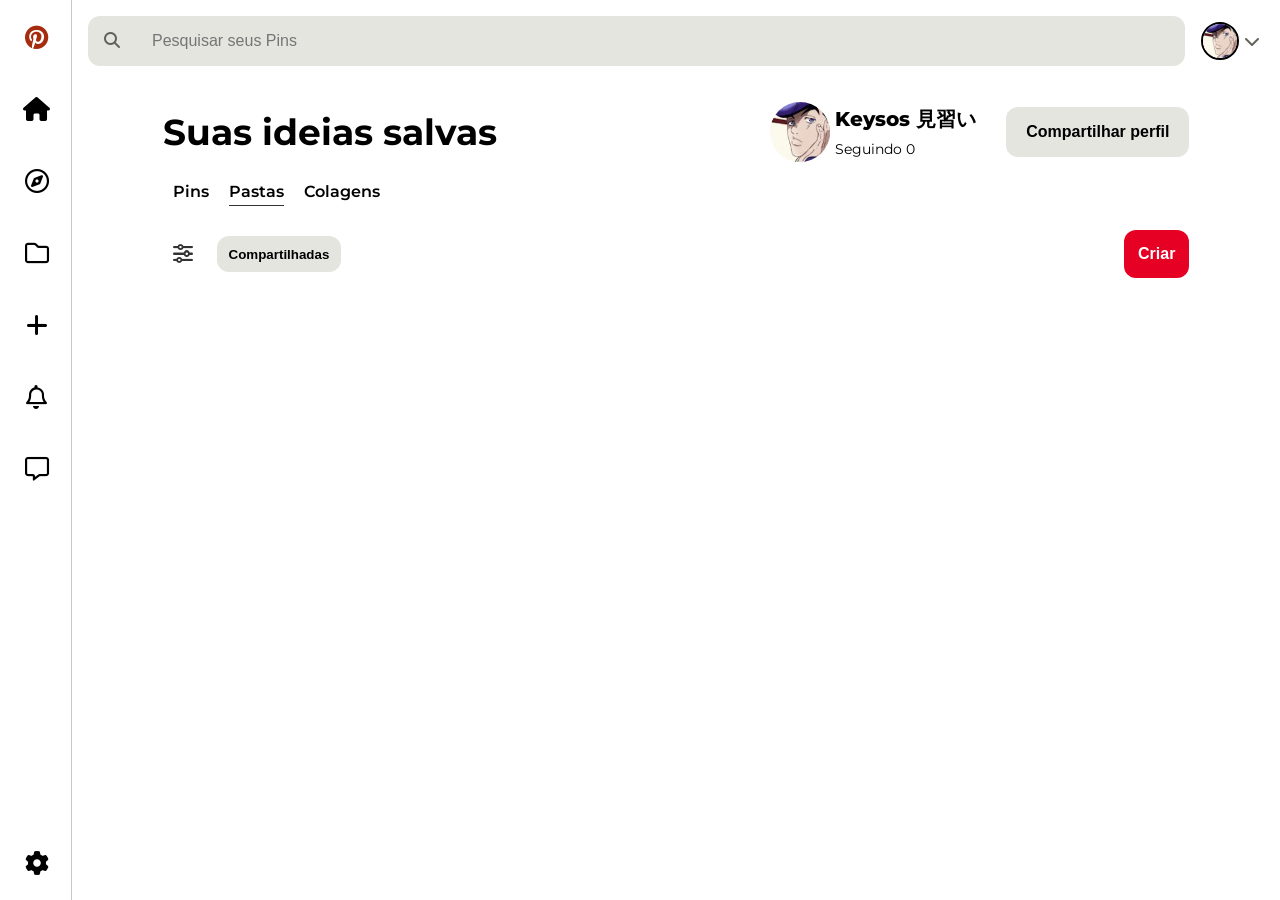
==== index.html @ 97678e6c "feat: finish profile header and split CSS into 3 files fix: resolve page scaling issue" ====
<!DOCTYPE html>
<html lang="en">

<head>
    <meta charset="UTF-8">
    <meta name="viewport" content="width=device-width, initial-scale=1.0">
    <title>Pinterest</title>
    <link rel="stylesheet" href="css/base.css">
    <link rel="stylesheet" href="css/navbar.css">
    <link rel="stylesheet" href="css/header.css">
    <link href="https://fonts.googleapis.com/css2?family=Montserrat:wght@400;600;700&display=swap" rel="stylesheet">
    <link rel="stylesheet" href="https://cdnjs.cloudflare.com/ajax/libs/font-awesome/6.5.0/css/all.min.css">
</head>

<body>
    <div class="container">
        <nav id="navbar">
            <ul class="top navlist">
                <li>
                    <a href="#" class="navbar-item">
                        <i class="fa-brands fa-pinterest" style="color: rgb(166, 44, 16);"></i>
                    </a>
                </li>
                <li>
                    <a href="#" class="navbar-item">
                        <i class="fa-solid fa-house"></i>
                    </a>
                </li>
                <li>
                    <a href="#" class="navbar-item">
                        <i class="fa-regular fa-compass"></i>
                    </a>
                </li>
                <li>
                    <a href="#" class="navbar-item">
                        <i class="fa-regular fa-folder"></i>
                    </a>
                </li>
                <li>
                    <a href="#" class="navbar-item">
                        <i class="fa-solid fa-plus"></i>
                    </a>
                </li>
                <li>
                    <a href="#" class="navbar-item">
                        <i class="fa-regular fa-bell"></i>
                    </a>
                </li>
                <li>
                    <a href="#" class="navbar-item">
                        <i class="fa-regular fa-message"></i>
                    </a>
                </li>
            </ul>

            <ul class="bottom navlist">
                <li>
                    <a href="#" class="navbar-item">
                        <i class="fa-solid fa-gear" style="color: rgb(0, 0, 0);"></i>
                    </a>
                </li>
            </ul>
        </nav>

        <div class="inner-container">
            <div class="profile-header">
                <div class="top-profile-header">
                    <div class="search-container">

                        <button class="search-btn" type="submit">
                            <i class="fa-solid fa-magnifying-glass" style="color: #62625b;"></i>
                        </button>

                        <input class="search-bar" type="search" placeholder="Pesquisar seus Pins">
                    </div>

                    <div class="profile-picture">
                        <img src="images/profile-picture.jpg" alt="Profile picture">
                        <i class="fa-solid fa-chevron-down" style="color:  #62625b;;"></i>
                    </div>

                </div>
                <div class="bottom-profile-header">
                    <div class="top-subheader">
                        <h1>Suas ideias salvas</h1>
                        <div class="profile-section">
                            <img src="images/profile-picture.jpg" alt="Profile picture">
                            <div class="profile-info">
                                <span>Keysos 見習い</span>
                                <span>Seguindo 0</span>
                            </div>
                            <button class="share-profile btn">Compartilhar perfil</button>
                        </div>
                    </div>
                    <div class="bottom-subheader">
                        <div>
                            <span>Pins</span>
                        </div>
                        <div>
                            <span>Pastas</span>
                        </div>
                        <div>
                            <span>Colagens</span>
                        </div>
                    </div>
                </div>
                <div class="profile-publish">
                    <div class="left-profile-publish">
                        <i class="fa-solid fa-sliders"></i>
                        <button class="btn share-pins">Compartilhadas</button>
                    </div>
                    <div class="right-profile-publish">
                        <button class="red-btn create-pins">Criar</button>
                    </div>
                </div>
            </div>
        </div>


    </div>
</body>

</html>
---- css/base.css ----
*,
*::before,
*::after {
  margin: 0;
  padding: 0;
  box-sizing: border-box;
}

html {
  font-size: 62.5%;
  scroll-behavior: smooth;
}

body {
  font-family: 'Montserrat', sans-serif;
  font-size: 1.6rem;
  line-height: 1.5;
  color: #333;
  background-color: #fff;
  overflow-y: auto;
}
---- css/navbar.css ----
#navbar {
  position: fixed;
  overflow: hidden auto;
  display: flex;
  flex-direction: column;
  height: 100vh;
  width: 72px;
  border-right: 1px solid #c8c8c1;
  justify-content: space-between;
  align-items: center;
  z-index: 1000;
}

.navlist {
  list-style: none;
  padding: 16px 0;
}

.navlist.top li {
  display: flex;
  justify-content: center;
  align-items: center;
  width: 48px;
  height: 48px;
  margin-bottom: 24px;
}

.navlist.bottom {
  margin-bottom: 0;
}

.navbar-item {
  position: relative;
  top: -2px;
  left: 1px;
  font-size: 2.4rem;
}

.navbar-item i {
  color: #000;
}
---- css/header.css ----
.container {
  width: 100vw;
  height: 100vh;
}


.inner-container {
  margin-left: 72px;
  width: calc(100% - 72px);
  height: 100%;
}

/* header */
.profile-header {
  width: calc(100% - 72px);
  height: 100%;
  max-height: 1000px;
  position: fixed;
  background: #fff;
  z-index: 1000;
}
.top-profile-header {
  display: flex;
}

.profile-picture {
  display: flex;
  align-items: center;
  font-size: 1.6rem;
  padding: 10px 20px 10px 0;
}

.profile-picture i {
  margin-left: 5px;
}

.profile-picture img {
  width: 38px;
  height: 38px;
  border-radius: 50%;
  border: 2px solid black;
}

.search-container {
  display: flex;
  width: 100%;
  padding: 16px;
}

.search-btn,
.search-bar {
  background: #e4e5df;
  border: none;
  padding: 16px;
  font-size: 1.6rem;
  font-weight: 500;
}

.search-bar {
  flex-grow: 1;
  border-top-right-radius: 12px;
  border-bottom-right-radius: 12px;
}

.search-bar:focus {
  outline: none;
}

.search-btn {
  border-top-left-radius: 12px;
  border-bottom-left-radius: 12px;
  cursor: pointer;
}

/* parte de baixo */
.bottom-profile-header {
  width: 100%;
  padding: 20px 0;
}

.top-subheader {
  display: flex;
  width: 85%;
  min-height: 40px;
  justify-content: space-between;
  align-items: center;
  margin: 0 auto;
}

.top-subheader h1 {
  font-size: 3.6rem;
  color: #000;
}

.profile-section {
  display: flex;
  color: #000;
}

.profile-section img {
  width: 60px;
  height: 60px;
  border-radius: 50%;
  margin-right: 5px;
}

.profile-info {
  display: flex;
  flex-direction: column;
  justify-content: space-around;
  margin-right: 30px;
}

.profile-info span:first-of-type {
  font-size: 2rem;
  font-weight: 800;
}

.profile-info span {
  font-size: 1.4rem;
}

.btn {
  background-color: #e4e5df;
  color: #000;
  border-radius: 12px;
  font-weight: 600;
  border: none;
  height: 100%;
}

.share-profile {
  font-size: 1.6rem;
  padding: 16px 20px;
  align-self: center;
}

.bottom-subheader {
  width: 85%;
  display: flex;
  font-size: 1.6rem;
  margin: 0 auto;
}

.bottom-subheader div {
  padding: 6px 10px;
  color: #000;
  font-weight: 600;
  cursor: pointer;
  margin-top: 12px;
}

.bottom-subheader div span {
  padding-bottom: 4px;
}

.bottom-subheader div:nth-child(2) span {
  border-bottom: 1.5px solid #333;
}

/* profile publish*/

.profile-publish {
  width: 85%;
  display: flex;
  justify-content: space-between;
  height: 100%;
  max-height: 48px;
  margin: 0 auto;
}

.left-profile-publish {
  display: flex;
  align-items: center;
  gap: 24px;
  padding: 6px 10px;
  font-size: 2rem;
}

.left-profile-publish i {
  font-size: 2rem;
}

.share-pins {
  padding: 10px 12px;
  height: 36px;
}

.red-btn {
  background-color: #e60024;
  border: none;
  color: #fff;
  border-radius: 12px;
  font-weight: 600;
  height: 100%;
}

.create-pins {
  font-size: 1.6rem;
  padding: 6px 14px;
}
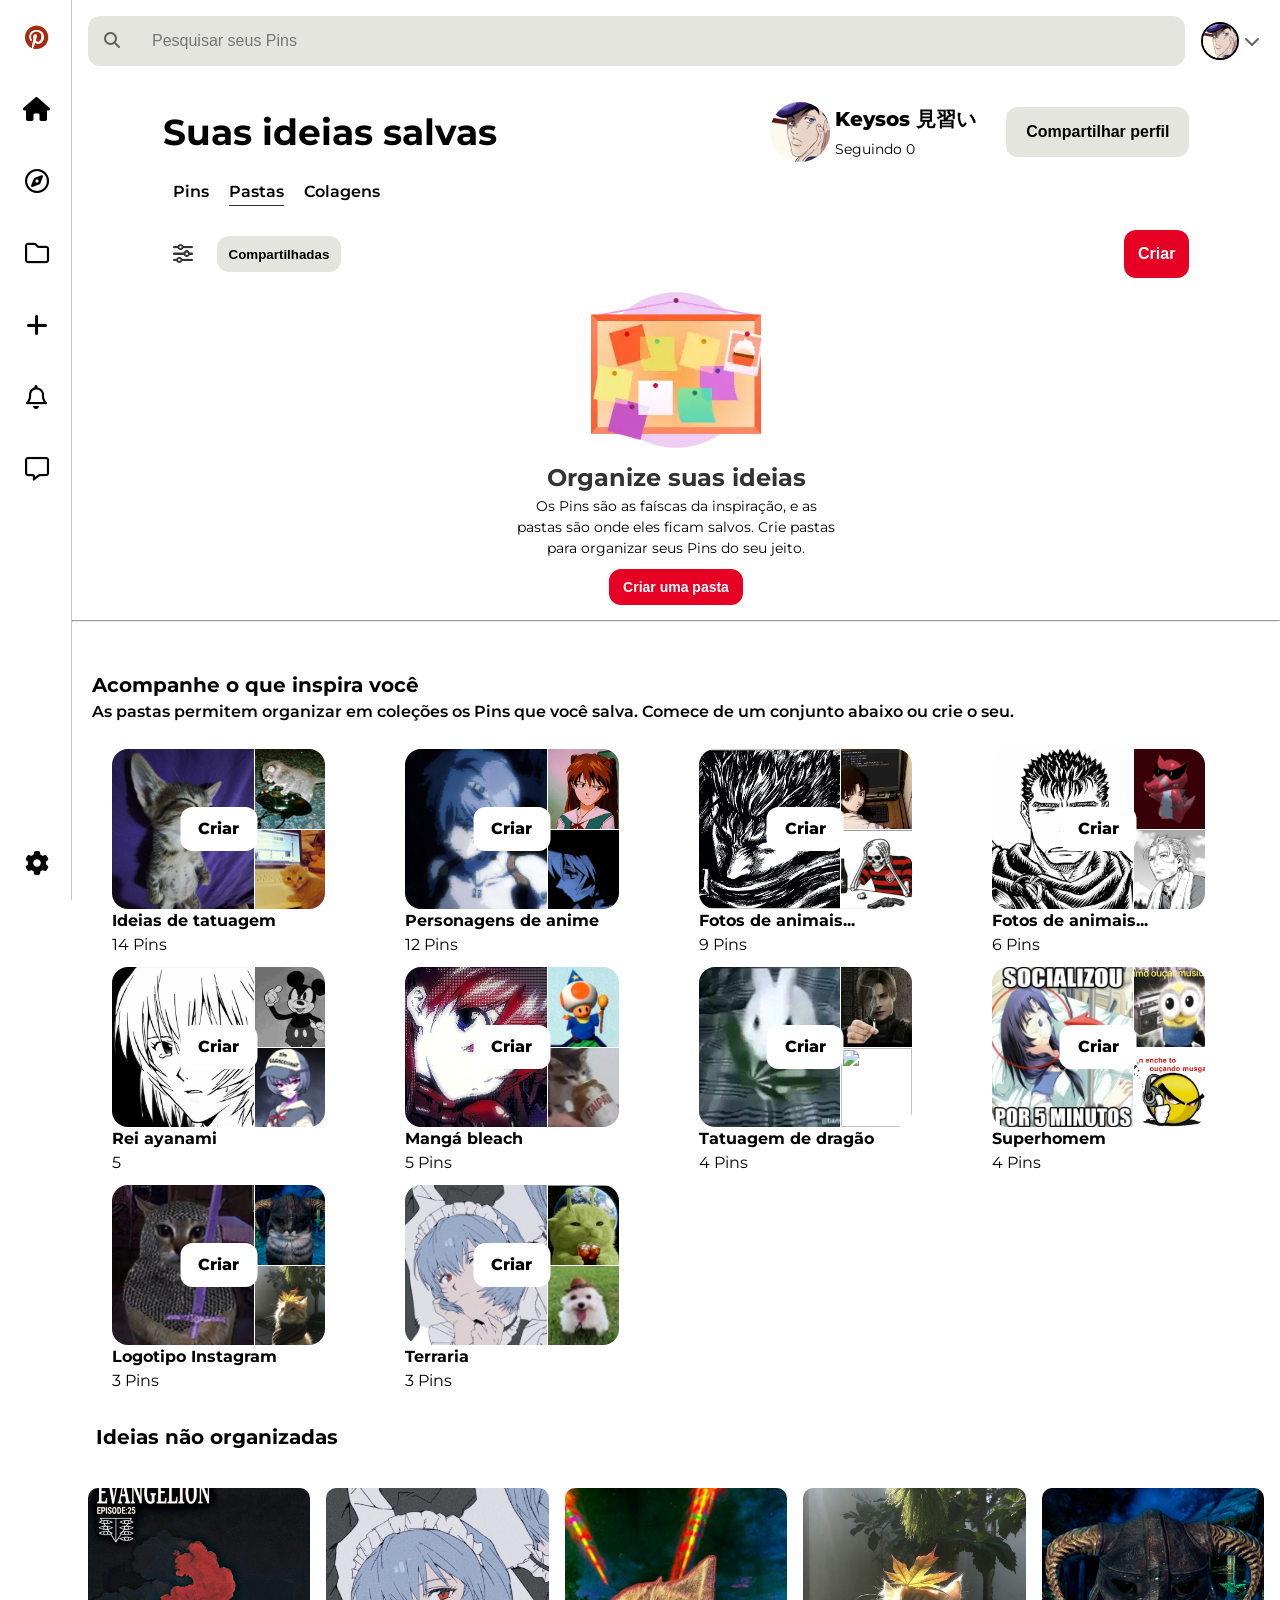
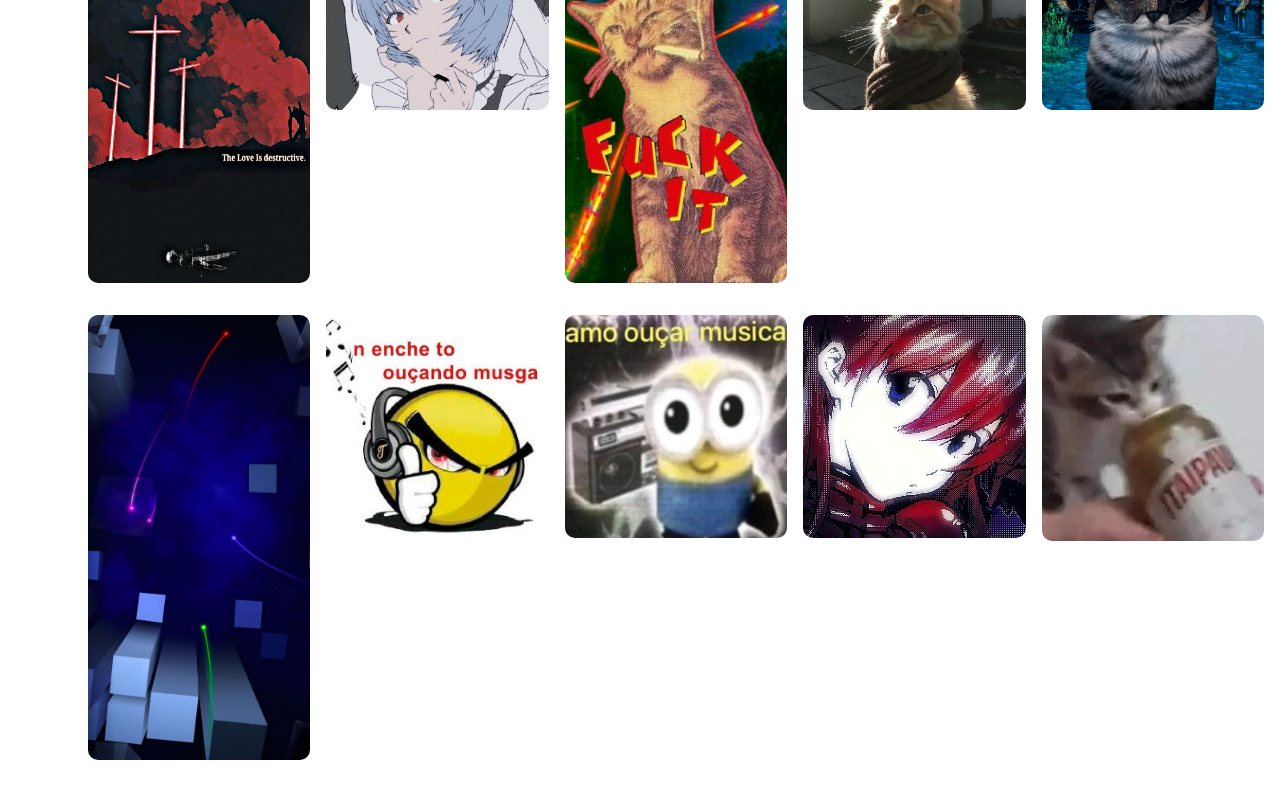
==== commit 5e1cb42a: "fix: bug with file name" ====
--- a/index.html
+++ b/index.html
@@ -114,6 +114,198 @@
                     </div>
                 </div>
             </div>
+            <div class="folder-section">
+                <div class="top-folder-section">
+                    <img src="images/ill.pinboard.spot.light.svg.jpg" alt="">
+                    <h2>Organize suas ideias</h2>
+                    <p>Os Pins são as faíscas da inspiração, e as pastas são onde eles ficam salvos. Crie pastas para
+                        organizar seus Pins do seu jeito.</p>
+                    <button class="red-btn create-folder-btn">Criar uma pasta</button>
+                </div>
+                <hr>
+                <div class="middle-folder-section">
+                    <div class="folder-info-text">
+                        <h2>Acompanhe o que inspira você</h2>
+                        <p>As pastas permitem organizar em coleções os Pins que você salva. Comece de um conjunto abaixo
+                            ou crie o seu.</p>
+                    </div>
+                    <div class="folder-container">
+                        <a href="#" class="folder-item">
+                            <div class="img-card-grid">
+                                <img src="images/img1.jpg" alt="">
+                                <img src="images/img2.jpg" alt="">
+                                <img src="images/img3.webp" alt="">
+
+                                <div class="center-overlay">
+                                    Criar
+                                </div>
+                            </div>
+                            <h4>Ideias de tatuagem</h4>
+                            <span>14 Pins</span>
+                        </a>
+                        <a href="#" class="folder-item">
+                            <div class="img-card-grid">
+                                <img src="images/img4.jpg" alt="">
+                                <img src="images/img5.png" alt="">
+                                <img src="images/img6.jpg" alt="">
+
+                                <div class="center-overlay">
+                                    Criar
+                                </div>
+                            </div>
+
+
+
+                            <h4>Personagens de anime</h4>
+                            <span>12 Pins</span>
+                        </a>
+                        <a href="#" class="folder-item">
+                            <div class="img-card-grid">
+                                <img src="images/img7.jpeg" alt="">
+                                <img src="images/img8.jpg" alt="">
+                                <img src="images/img9.jpg" alt="">
+
+                                <div class="center-overlay">
+                                    Criar
+                                </div>
+                            </div>
+
+
+
+                            <h4>Fotos de animais...</h4>
+                            <span>9 Pins</span>
+                        </a>
+                        <a href="#" class="folder-item">
+                            <div class="img-card-grid">
+                                <img src="images/img10.jpg" alt="">
+                                <img src="images/img11.jpg" alt="">
+                                <img src="images/img12.jpeg" alt="">
+
+                                <div class="center-overlay">
+                                    Criar
+                                </div>
+                            </div>
+
+
+
+                            <h4>Fotos de animais...</h4>
+                            <span>6 Pins</span>
+                        </a>
+                        <a href="#" class="folder-item">
+                            <div class="img-card-grid">
+                                <img src="images/img13.png" alt="">
+                                <img src="images/img14.png" alt="">
+                                <img src="images/img15.png" alt="">
+
+                                <div class="center-overlay">
+                                    Criar
+                                </div>
+                            </div>
+
+
+
+                            <h4>Rei ayanami</h4>
+                            <span>5</span>
+                        </a>
+                        <a href="#" class="folder-item">
+                            <div class="img-card-grid">
+                                <img src="images/img17.jpg" alt="">
+                                <img src="images/img18.jpg" alt="">
+                                <img src="images/img19.webp" alt="">
+
+                                <div class="center-overlay">
+                                    Criar
+                                </div>
+                            </div>
+
+
+
+                            <h4>Mangá bleach</h4>
+                            <span>5 Pins</span>
+                        </a>
+                        <a href="#" class="folder-item">
+                            <div class="img-card-grid">
+                                <img src="images/img20.jpg" alt="">
+                                <img src="images/img21.jpg" alt="">
+                                <img src="images/img22.webp" alt="">
+
+                                <div class="center-overlay">
+                                    Criar
+                                </div>
+                            </div>
+
+
+
+                            <h4>Tatuagem de dragão</h4>
+                            <span>4 Pins</span>
+                        </a>
+                        <a href="#" class="folder-item">
+                            <div class="img-card-grid">
+                                <img src="images/img23.jpg" alt="">
+                                <img src="images/img24.jpg" alt="">
+                                <img src="images/img25.jpg" alt="">
+
+                                <div class="center-overlay">
+                                    Criar
+                                </div>
+                            </div>
+
+
+
+                            <h4>Superhomem</h4>
+                            <span>4 Pins</span>
+                        </a>
+                        <a href="#" class="folder-item">
+                            <div class="img-card-grid">
+                                <img src="images/img26.jpg" alt="">
+                                <img src="images/img27.jpg" alt="">
+                                <img src="images/img28.jpg" alt="">
+
+                                <div class="center-overlay">
+                                    Criar
+                                </div>
+                            </div>
+
+
+
+                            <h4>Logotipo Instagram</h4>
+                            <span>3 Pins</span>
+                        </a>
+                        <a href="#" class="folder-item">
+                            <div class="img-card-grid">
+                                <img src="images/img29.jpg" alt="">
+                                <img src="images/img30.jpg" alt="">
+                                <img src="images/img31.jpg" alt="">
+
+                                <div class="center-overlay">
+                                    Criar
+                                </div>
+                            </div>
+
+
+
+                            <h4>Terraria</h4>
+                            <span>3 Pins</span>
+                        </a>
+                        
+                    </div>
+                </div>
+                <div class="bottom-folder-section">
+                    <h3 class="bottom-folder-header">Ideias não organizadas</h3>
+                    <div class="gallery-container">
+                        <img src="images/img34.jpg" alt=""> 
+                        <img src="images/img29.jpg" alt="">
+                        <img src="images/img35.jpg" alt="">
+                        <img src="images/img28.jpg" alt="">
+                        <img src="images/img27.jpg" alt="">
+                        <img src="images/img36.jpg" alt="">
+                        <img src="images/img25.jpg" alt="">
+                        <img src="images/img24.jpg" alt="">
+                        <img src="images/img17.jpg" alt="">
+                        <img src="images/img19.webp" alt="">   
+                    </div>
+                </div>
+            </div>
         </div>
 
 
--- a/css/base.css
+++ b/css/base.css
@@ -18,4 +18,9 @@
   color: #333;
   background-color: #fff;
   overflow-y: auto;
+}
+
+a {
+  text-decoration: none;
+  color: black;
 }
--- a/css/header.css
+++ b/css/header.css
@@ -1,24 +1,19 @@
-.container {
-  width: 100vw;
-  height: 100vh;
-}
-
-
 .inner-container {
   margin-left: 72px;
   width: calc(100% - 72px);
-  height: 100%;
 }
 
 /* header */
 .profile-header {
   width: calc(100% - 72px);
-  height: 100%;
   max-height: 1000px;
   position: fixed;
+  top: 0;
+  left: 72px;
   background: #fff;
   z-index: 1000;
 }
+
 .top-profile-header {
   display: flex;
 }
@@ -127,6 +122,7 @@
   font-weight: 600;
   border: none;
   height: 100%;
+  cursor: pointer;
 }
 
 .share-profile {
@@ -184,6 +180,11 @@
 .share-pins {
   padding: 10px 12px;
   height: 36px;
+}
+
+.share-pins:hover,
+.share-profile:hover {
+  background-color: #dadad3;
 }
 
 .red-btn {
@@ -193,9 +194,149 @@
   border-radius: 12px;
   font-weight: 600;
   height: 100%;
+  cursor: pointer;
 }
 
 .create-pins {
   font-size: 1.6rem;
   padding: 6px 14px;
+}
+
+/* Folder section */
+
+.folder-section {
+  position: relative;
+  top: 280px;
+}
+
+.top-folder-section {
+  display: flex;
+  flex-direction: column;
+  max-width: 320px;
+  max-height: 320px;
+  margin: 0 auto 20px auto;
+  text-align: center;
+}
+
+.top-folder-section img {
+  width: 180px;
+  height: 180px;
+  margin: 0 auto;
+}
+
+.top-folder-section h4 {
+  font-size: 2rem;
+}
+
+.top-folder-section p,
+.create-folder-btn {
+  font-size: 1.4rem;
+}
+
+.top-folder-section p {
+  color: #000;
+  padding-bottom: 10px;
+}
+
+.create-folder-btn {
+  padding: 10px 14px;
+  align-self: center;
+}
+
+.folder-section hr {
+  width: 100%;
+}
+
+/* middle folder section */
+
+.folder-info-text {
+  margin-top: 48px;
+  padding: 0 20px;
+  margin-bottom: 20px;
+}
+
+.folder-info-text h2 {
+  font-size: 2rem;
+  font-weight: bold;
+  color: #000;
+}
+
+.folder-info-text p {
+  color: #000;
+  font-size: 1.6rem;
+  font-weight: 600;
+}
+
+.folder-container {
+  display: grid;
+  grid-template-columns: repeat(auto-fill, minmax(240px, 1fr));
+  justify-content: center;
+
+  margin-left: 35px;
+}
+
+.folder-item {
+  width: 100%;
+  padding: 5px;
+}
+
+.img-card-grid {
+  position: relative;
+  display: grid;
+  grid-template-columns: 2fr 1fr;
+  grid-template-rows: 1fr 1fr;
+  gap: 1px;
+  height: 160px;
+  border-radius: 16px;
+  aspect-ratio: 4 / 3;
+  overflow: hidden;
+}
+
+.center-overlay {
+  position: absolute;
+  border-radius: 12px;
+  background-color: #fff;
+  padding: 10px 18px;
+  top: 50%;
+  left: 50%;
+  transform: translate(-50%, -50%);
+  font-weight: 800;
+  cursor: pointer;
+}
+
+.img-card-grid img:nth-child(1) {
+  grid-row: span 2;
+  width: 100%;
+  height: 100%;
+  object-fit: cover;
+}
+
+.img-card-grid img:nth-child(2),
+.img-card-grid img:nth-child(3) {
+  width: 100%;
+  height: 100%;
+  object-fit: cover;
+}
+
+/* bottom section */
+
+.bottom-folder-header {
+  margin: 24px 16px 20px;
+  padding: 0 8px;
+  font-size: 2rem;
+  color: #000;
+}
+
+.gallery-container {
+  display: grid;
+  grid-template-columns: repeat(auto-fill, minmax(200px, 1fr));
+  gap: 16px;
+  padding: 16px;
+}
+
+.gallery-container img {
+  width: 100%;
+  margin-bottom: 16px;
+  break-inside: avoid; 
+  border-radius: 10px;
 }
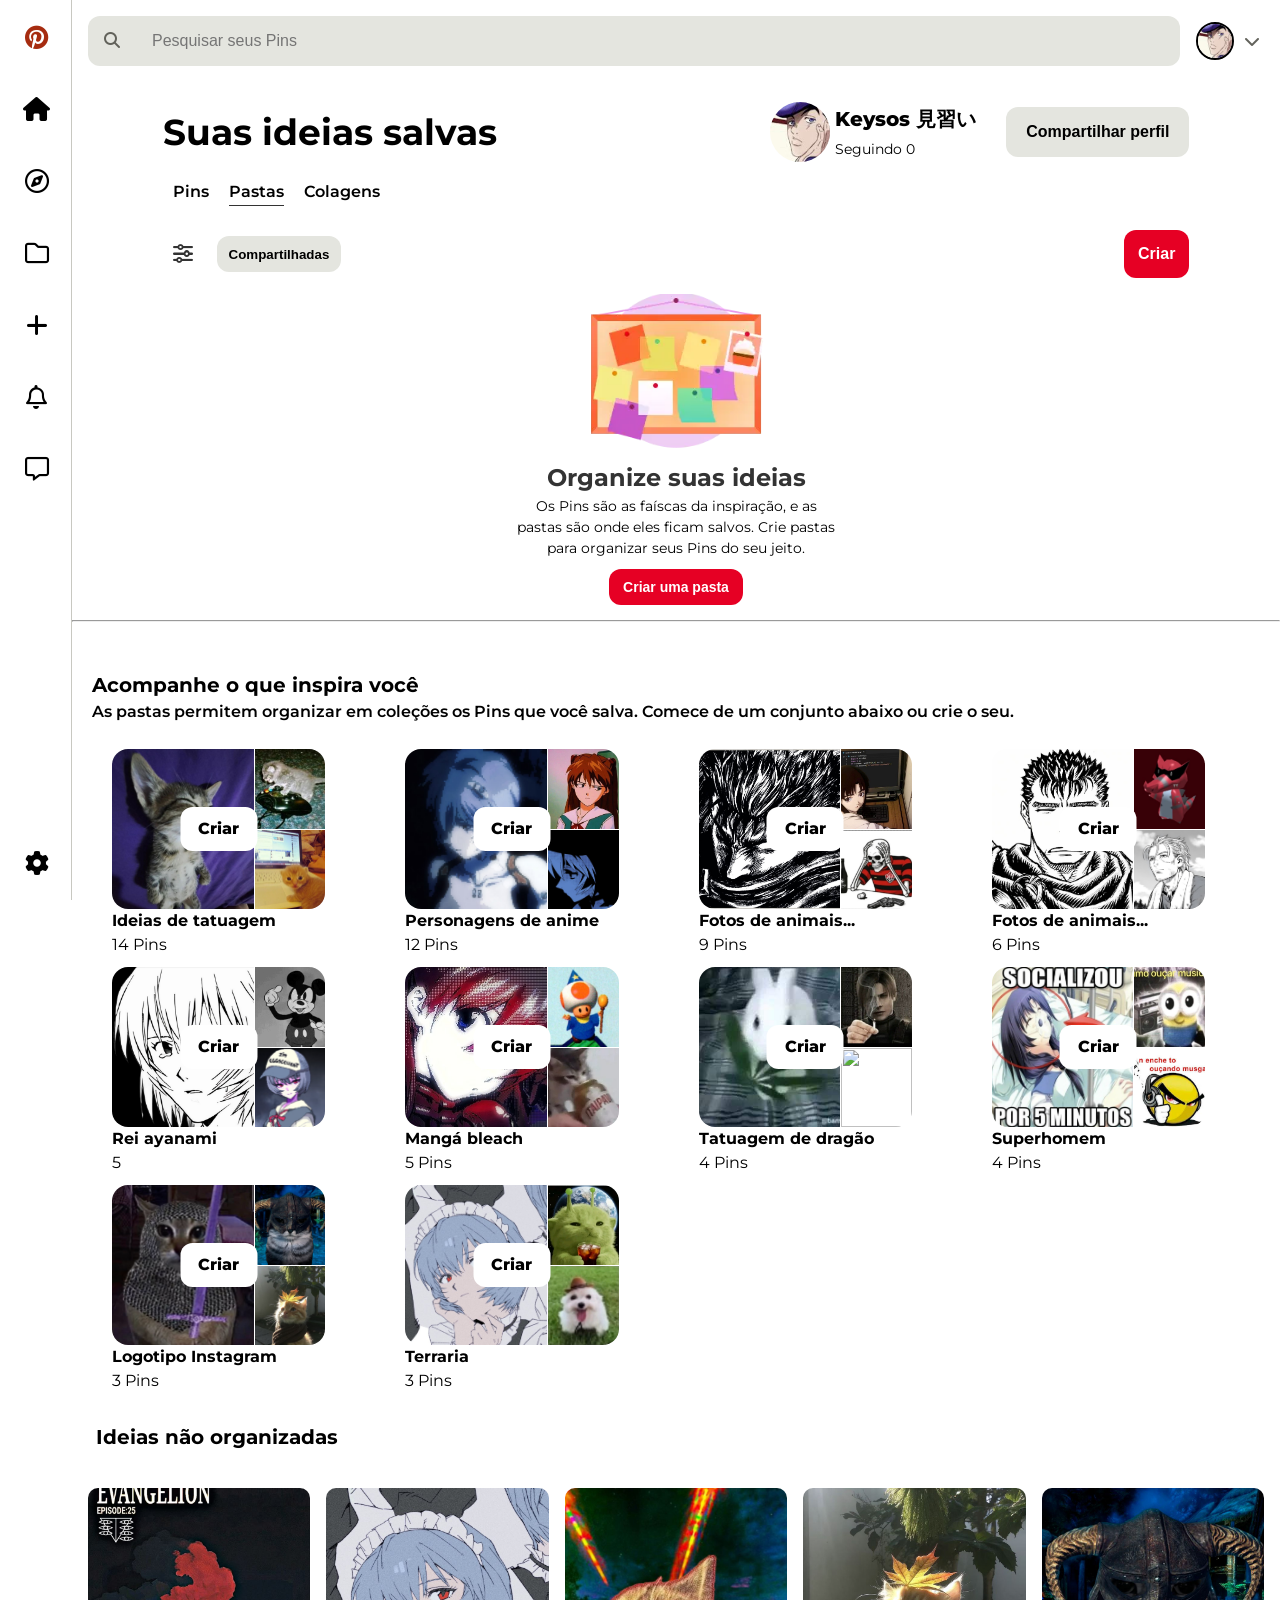
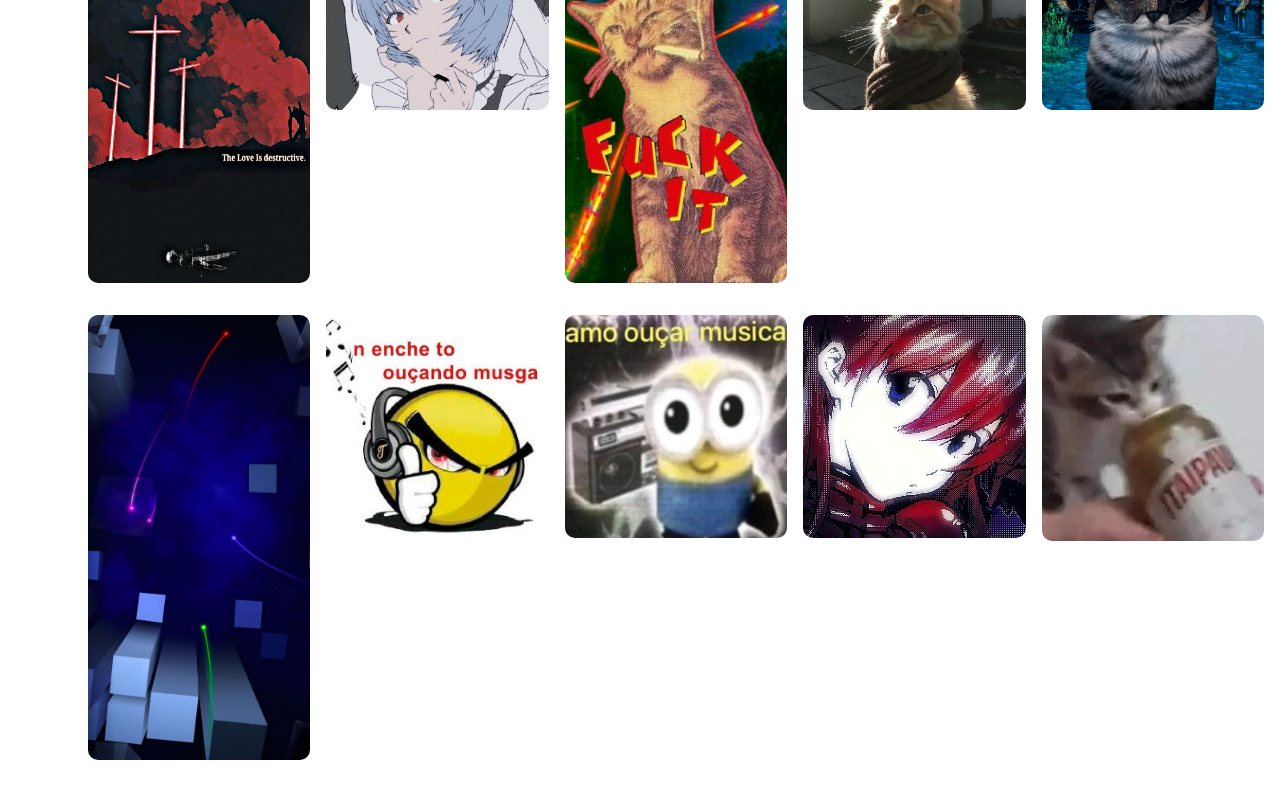
==== commit 0ccce0b0: "feat: add responsiveness for mobile devices, add tooltips for navigation items" ====
--- a/index.html
+++ b/index.html
@@ -19,36 +19,43 @@
                 <li>
                     <a href="#" class="navbar-item">
                         <i class="fa-brands fa-pinterest" style="color: rgb(166, 44, 16);"></i>
+                        <span class="tooltip-text">Página Inicial</span>
                     </a>
                 </li>
                 <li>
                     <a href="#" class="navbar-item">
                         <i class="fa-solid fa-house"></i>
+                        <span class="tooltip-text">Página Inicial</span>
                     </a>
                 </li>
                 <li>
                     <a href="#" class="navbar-item">
                         <i class="fa-regular fa-compass"></i>
+                        <span class="tooltip-text">Explorar</span>
                     </a>
                 </li>
                 <li>
                     <a href="#" class="navbar-item">
                         <i class="fa-regular fa-folder"></i>
+                        <span class="tooltip-text">Suas pastas</span>
                     </a>
                 </li>
                 <li>
                     <a href="#" class="navbar-item">
                         <i class="fa-solid fa-plus"></i>
+                        <span class="tooltip-text">Criar</span>
                     </a>
                 </li>
                 <li>
                     <a href="#" class="navbar-item">
                         <i class="fa-regular fa-bell"></i>
+                        <span class="tooltip-text">Atualizações</span>
                     </a>
                 </li>
                 <li>
                     <a href="#" class="navbar-item">
                         <i class="fa-regular fa-message"></i>
+                        <span class="tooltip-text">Mensagens</span>
                     </a>
                 </li>
             </ul>
@@ -57,6 +64,7 @@
                 <li>
                     <a href="#" class="navbar-item">
                         <i class="fa-solid fa-gear" style="color: rgb(0, 0, 0);"></i>
+                        <span class="tooltip-text">Configurações e suporte</span>
                     </a>
                 </li>
             </ul>
@@ -76,8 +84,11 @@
 
                     <div class="profile-picture">
                         <img src="images/profile-picture.jpg" alt="Profile picture">
-                        <i class="fa-solid fa-chevron-down" style="color:  #62625b;;"></i>
-                    </div>
+                        <span class="tooltip-text">Seu perfil</span>
+                        <i class="fa-solid fa-chevron-down" style="color:  #62625b;"></i>
+                        <span class="tooltip-text">Contas</span>
+                    </div>
+
 
                 </div>
                 <div class="bottom-profile-header">
--- a/css/navbar.css
+++ b/css/navbar.css
@@ -1,6 +1,6 @@
 #navbar {
   position: fixed;
-  overflow: hidden auto;
+  overflow: visible;
   display: flex;
   flex-direction: column;
   height: 100vh;
@@ -8,7 +8,7 @@
   border-right: 1px solid #c8c8c1;
   justify-content: space-between;
   align-items: center;
-  z-index: 1000;
+  z-index: 3;
 }
 
 .navlist {
@@ -38,4 +38,11 @@
 
 .navbar-item i {
   color: #000;
+}
+
+.navbar-item i:hover+.tooltip-text {
+  display: block;
+  z-index: 3;
+  bottom: 2px;
+  left: 45px;
 }
--- a/css/header.css
+++ b/css/header.css
@@ -11,7 +11,7 @@
   top: 0;
   left: 72px;
   background: #fff;
-  z-index: 1000;
+  z-index: 2;
 }
 
 .top-profile-header {
@@ -23,10 +23,36 @@
   align-items: center;
   font-size: 1.6rem;
   padding: 10px 20px 10px 0;
+  flex-shrink: 0;
+  cursor: pointer;
+}
+
+.tooltip-text {
+  position: absolute;
+  background: black;
+  color: white;
+  padding: 8px 8px;
+  border-radius: 12px;
+  font-size: 1.2rem;
+  white-space: nowrap;
+
+  display: none;
+}
+
+.profile-picture img:hover+.tooltip-text {
+  display: block;
+  top: 75px;
+  right: 25px;
+}
+
+.profile-picture i:hover+.tooltip-text {
+  display: block;
+  top: 60px;
+  right: 5px;
 }
 
 .profile-picture i {
-  margin-left: 5px;
+  margin-left: 10px;
 }
 
 .profile-picture img {
@@ -38,7 +64,8 @@
 
 .search-container {
   display: flex;
-  width: 100%;
+  flex: 1;
+  min-width: 0;
   padding: 16px;
 }
 
@@ -52,9 +79,15 @@
 }
 
 .search-bar {
-  flex-grow: 1;
+  flex: 1 1 auto;
   border-top-right-radius: 12px;
   border-bottom-right-radius: 12px;
+  min-width: 0;
+}
+
+.search-container:hover .search-bar,
+.search-container:hover .search-btn {
+  background-color: #dadad3;
 }
 
 .search-bar:focus {
@@ -90,6 +123,7 @@
 .profile-section {
   display: flex;
   color: #000;
+  cursor: pointer;
 }
 
 .profile-section img {
@@ -162,7 +196,8 @@
   justify-content: space-between;
   height: 100%;
   max-height: 48px;
-  margin: 0 auto;
+  margin: 0 auto 16px auto;
+
 }
 
 .left-profile-publish {
@@ -175,6 +210,7 @@
 
 .left-profile-publish i {
   font-size: 2rem;
+  cursor: pointer;
 }
 
 .share-pins {
@@ -339,4 +375,32 @@
   margin-bottom: 16px;
   break-inside: avoid; 
   border-radius: 10px;
+}
+
+@media (max-width: 1024px) {
+  .container {
+    grid-template-columns: repeat(2, 1fr);
+  }
+}
+
+@media (max-width: 600px) {
+  
+  .top-subheader {
+    flex-direction: column;
+    font-size: 1.8rem;
+    gap: 10px;
+  }
+
+  .profile-section {
+    flex-direction: column;
+    justify-content: center;
+    align-items: center;
+    text-align: center;
+    gap: 16px;
+  }
+
+  .profile-info {
+    margin: 0;
+  }
+
 }
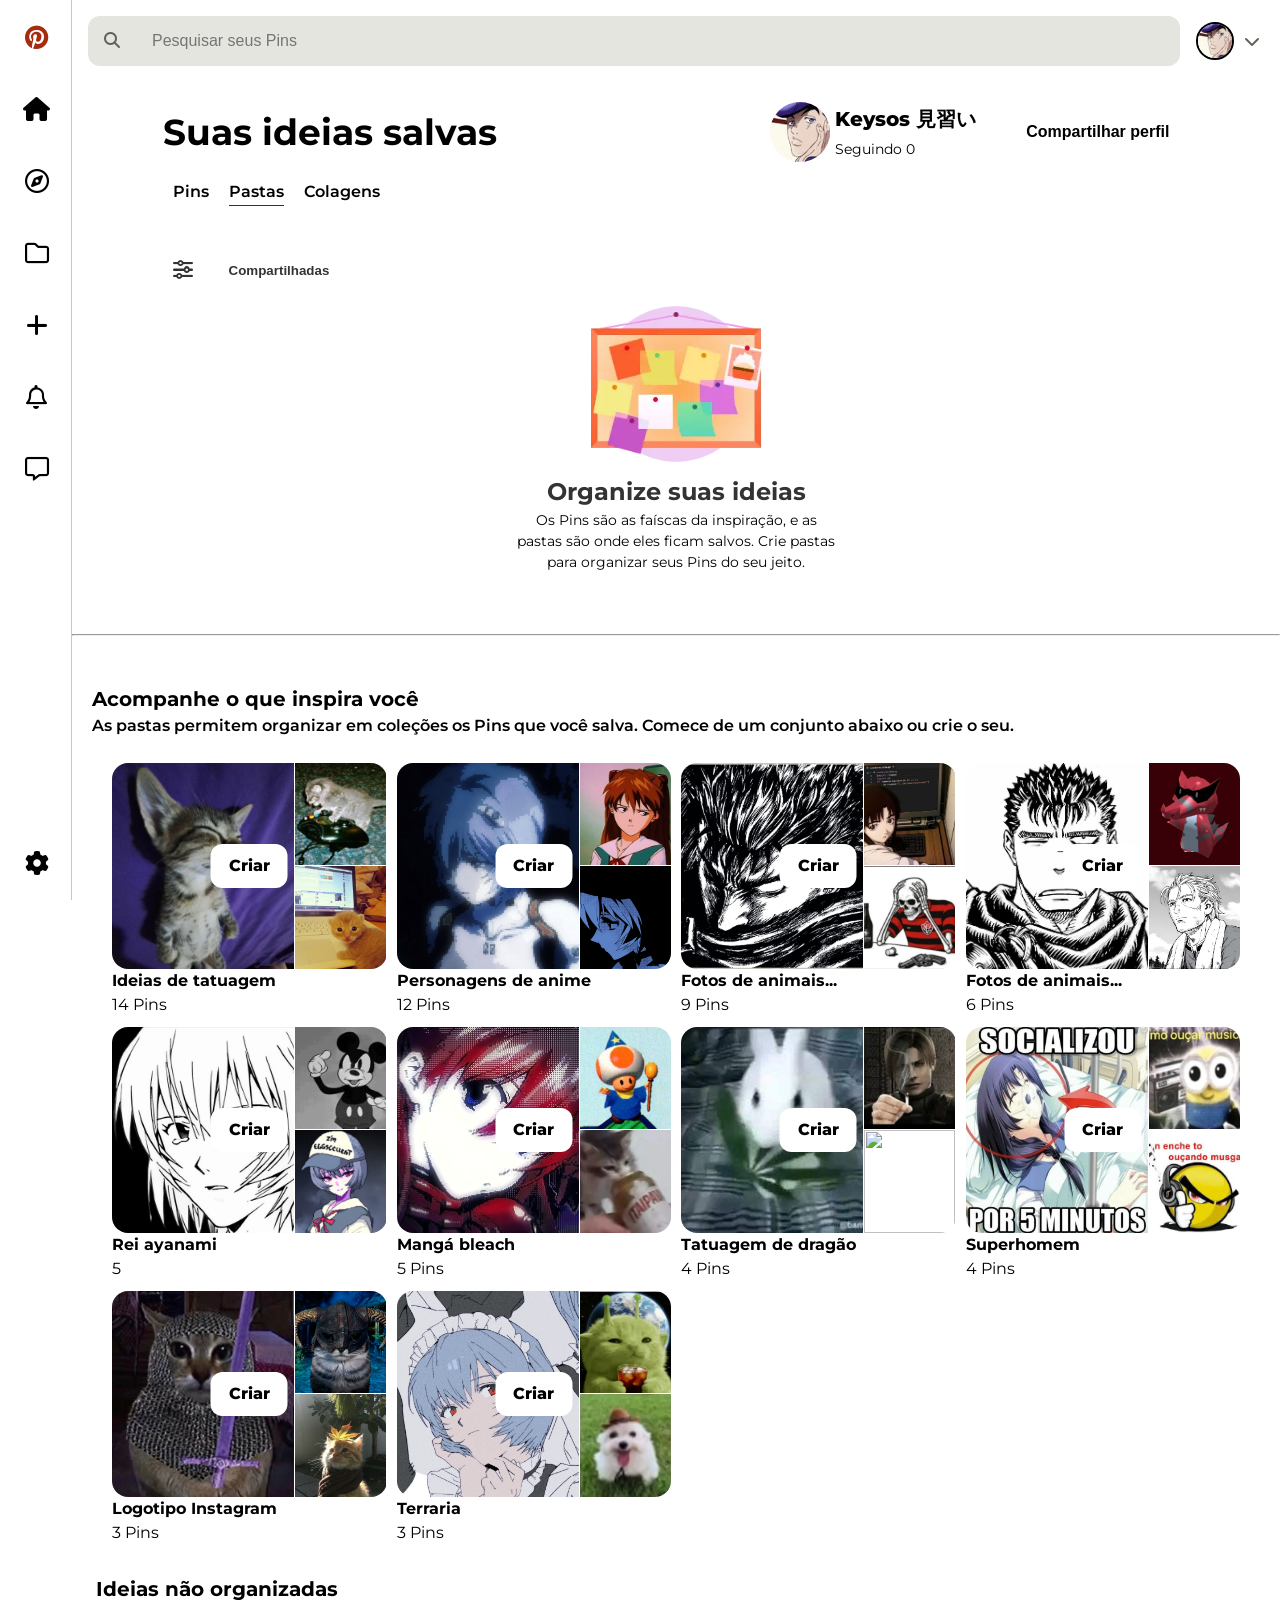
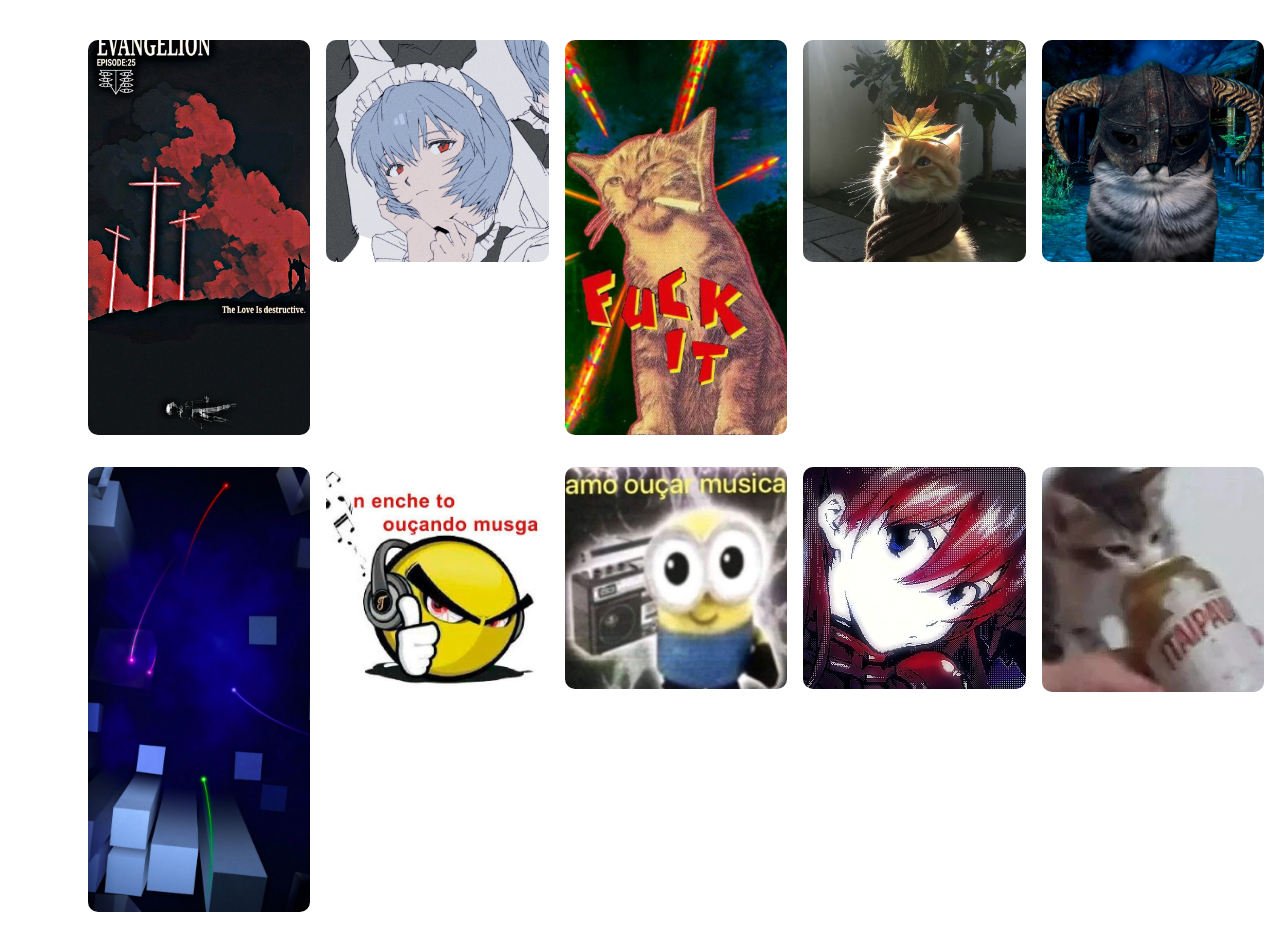
==== commit 8f34116d: "fix: refactor class names" ====
--- a/index.html
+++ b/index.html
@@ -13,86 +13,86 @@
 </head>
 
 <body>
-    <div class="container">
-        <nav id="navbar">
-            <ul class="top navlist">
-                <li>
-                    <a href="#" class="navbar-item">
+    <div class="layout">
+        <nav class="sidebar">
+            <ul class="sidebar-list sidebar-list-top">
+                <li>
+                    <a href="#" class="sidebar-item">
                         <i class="fa-brands fa-pinterest" style="color: rgb(166, 44, 16);"></i>
-                        <span class="tooltip-text">Página Inicial</span>
-                    </a>
-                </li>
-                <li>
-                    <a href="#" class="navbar-item">
+                        <span class="tooltip">Página Inicial</span>
+                    </a>
+                </li>
+                <li>
+                    <a href="#" class="sidebar-item">
                         <i class="fa-solid fa-house"></i>
-                        <span class="tooltip-text">Página Inicial</span>
-                    </a>
-                </li>
-                <li>
-                    <a href="#" class="navbar-item">
+                        <span class="tooltip">Página Inicial</span>
+                    </a>
+                </li>
+                <li>
+                    <a href="#" class="sidebar-item">
                         <i class="fa-regular fa-compass"></i>
-                        <span class="tooltip-text">Explorar</span>
-                    </a>
-                </li>
-                <li>
-                    <a href="#" class="navbar-item">
+                        <span class="tooltip">Explorar</span>
+                    </a>
+                </li>
+                <li>
+                    <a href="#" class="sidebar-item">
                         <i class="fa-regular fa-folder"></i>
-                        <span class="tooltip-text">Suas pastas</span>
-                    </a>
-                </li>
-                <li>
-                    <a href="#" class="navbar-item">
+                        <span class="tooltip">Suas pastas</span>
+                    </a>
+                </li>
+                <li>
+                    <a href="#" class="sidebar-item">
                         <i class="fa-solid fa-plus"></i>
-                        <span class="tooltip-text">Criar</span>
-                    </a>
-                </li>
-                <li>
-                    <a href="#" class="navbar-item">
+                        <span class="tooltip">Criar</span>
+                    </a>
+                </li>
+                <li>
+                    <a href="#" class="sidebar-item">
                         <i class="fa-regular fa-bell"></i>
-                        <span class="tooltip-text">Atualizações</span>
-                    </a>
-                </li>
-                <li>
-                    <a href="#" class="navbar-item">
+                        <span class="tooltip">Atualizações</span>
+                    </a>
+                </li>
+                <li>
+                    <a href="#" class="sidebar-item">
                         <i class="fa-regular fa-message"></i>
-                        <span class="tooltip-text">Mensagens</span>
+                        <span class="tooltip">Mensagens</span>
                     </a>
                 </li>
             </ul>
 
-            <ul class="bottom navlist">
-                <li>
-                    <a href="#" class="navbar-item">
+            <ul class="sidebar-list sidebar-list-bottom">
+                <li>
+                    <a href="#" class="sidebar-item">
                         <i class="fa-solid fa-gear" style="color: rgb(0, 0, 0);"></i>
-                        <span class="tooltip-text">Configurações e suporte</span>
+                        <span class="tooltip">Configurações e suporte</span>
                     </a>
                 </li>
             </ul>
         </nav>
 
-        <div class="inner-container">
-            <div class="profile-header">
-                <div class="top-profile-header">
-                    <div class="search-container">
-
-                        <button class="search-btn" type="submit">
+        <div class="app">
+            <header class="profile">
+                <div class="profile-header-top">
+                    <div class="search">
+
+                        <button class="search-button" type="submit">
                             <i class="fa-solid fa-magnifying-glass" style="color: #62625b;"></i>
                         </button>
 
-                        <input class="search-bar" type="search" placeholder="Pesquisar seus Pins">
+                        <input class="search-input" type="search" placeholder="Pesquisar seus Pins">
                     </div>
 
                     <div class="profile-picture">
                         <img src="images/profile-picture.jpg" alt="Profile picture">
-                        <span class="tooltip-text">Seu perfil</span>
+                        <span class="tooltip">Seu perfil</span>
                         <i class="fa-solid fa-chevron-down" style="color:  #62625b;"></i>
-                        <span class="tooltip-text">Contas</span>
-                    </div>
-
-
-                </div>
-                <div class="bottom-profile-header">
-                    <div class="top-subheader">
+                        <span class="tooltip">Contas</span>
+                    </div>
+
+
+                </div>
+                <div class="profile-header-bottom">
+                    <div class="top-subheader container-center">
                         <h1>Suas ideias salvas</h1>
                         <div class="profile-section">
                             <img src="images/profile-picture.jpg" alt="Profile picture">
@@ -100,38 +100,38 @@
                                 <span>Keysos 見習い</span>
                                 <span>Seguindo 0</span>
                             </div>
-                            <button class="share-profile btn">Compartilhar perfil</button>
+                            <button class="share-profile btn-gray btn">Compartilhar perfil</button>
                         </div>
                     </div>
-                    <div class="bottom-subheader">
+                    <div class="bottom-subheader container-center">
                         <div>
-                            <span>Pins</span>
+                            <span class="profile__tab">Pins</span>
                         </div>
                         <div>
-                            <span>Pastas</span>
+                            <span class="profile__tab profile__tab--active">Pastas</span>
                         </div>
                         <div>
-                            <span>Colagens</span>
+                            <span class="profile__tab">Colagens</span>
                         </div>
                     </div>
                 </div>
-                <div class="profile-publish">
-                    <div class="left-profile-publish">
+                <div class="profile-actions container-center">
+                    <div class="profile-actions-left">
                         <i class="fa-solid fa-sliders"></i>
-                        <button class="btn share-pins">Compartilhadas</button>
-                    </div>
-                    <div class="right-profile-publish">
-                        <button class="red-btn create-pins">Criar</button>
-                    </div>
-                </div>
-            </div>
-            <div class="folder-section">
+                        <button class="btn btn-gray share-pins">Compartilhadas</button>
+                    </div>
+                    <div class="profile-actions-right">
+                        <button class="btn-red btn create-pins">Criar</button>
+                    </div>
+                </div>
+            </header>
+            <section class="folder-section">
                 <div class="top-folder-section">
                     <img src="images/ill.pinboard.spot.light.svg.jpg" alt="">
                     <h2>Organize suas ideias</h2>
                     <p>Os Pins são as faíscas da inspiração, e as pastas são onde eles ficam salvos. Crie pastas para
                         organizar seus Pins do seu jeito.</p>
-                    <button class="red-btn create-folder-btn">Criar uma pasta</button>
+                    <button class="btn btn-red create-folder">Criar uma pasta</button>
                 </div>
                 <hr>
                 <div class="middle-folder-section">
@@ -316,7 +316,7 @@
                         <img src="images/img19.webp" alt="">   
                     </div>
                 </div>
-            </div>
+            </section>
         </div>
 
 
--- a/css/navbar.css
+++ b/css/navbar.css
@@ -1,4 +1,4 @@
-#navbar {
+.sidebar {
   position: fixed;
   overflow: visible;
   display: flex;
@@ -11,12 +11,12 @@
   z-index: 3;
 }
 
-.navlist {
+.sidebar-list {
   list-style: none;
   padding: 16px 0;
 }
 
-.navlist.top li {
+.sidebar-list-top li {
   display: flex;
   justify-content: center;
   align-items: center;
@@ -25,22 +25,22 @@
   margin-bottom: 24px;
 }
 
-.navlist.bottom {
+.sidebar-list-bottom {
   margin-bottom: 0;
 }
 
-.navbar-item {
+.sidebar-item {
   position: relative;
   top: -2px;
   left: 1px;
   font-size: 2.4rem;
 }
 
-.navbar-item i {
+.sidebar-item i {
   color: #000;
 }
 
-.navbar-item i:hover+.tooltip-text {
+.sidebar-item i:hover+.tooltip {
   display: block;
   z-index: 3;
   bottom: 2px;
--- a/css/header.css
+++ b/css/header.css
@@ -1,20 +1,26 @@
-.inner-container {
+/* classes */
+
+.container-center {
+  width: min(85%, 1200px);
+  margin: 0 auto;
+}
+
+.app {
   margin-left: 72px;
   width: calc(100% - 72px);
 }
 
 /* header */
-.profile-header {
-  width: calc(100% - 72px);
+.profile {
+  width: 100%;
   max-height: 1000px;
-  position: fixed;
+  position:sticky;
   top: 0;
-  left: 72px;
   background: #fff;
   z-index: 2;
 }
 
-.top-profile-header {
+.profile-header-top {
   display: flex;
 }
 
@@ -27,7 +33,7 @@
   cursor: pointer;
 }
 
-.tooltip-text {
+.tooltip {
   position: absolute;
   background: black;
   color: white;
@@ -39,13 +45,13 @@
   display: none;
 }
 
-.profile-picture img:hover+.tooltip-text {
+.profile-picture img:hover+.tooltip {
   display: block;
   top: 75px;
   right: 25px;
 }
 
-.profile-picture i:hover+.tooltip-text {
+.profile-picture i:hover+.tooltip {
   display: block;
   top: 60px;
   right: 5px;
@@ -62,15 +68,15 @@
   border: 2px solid black;
 }
 
-.search-container {
+.search {
   display: flex;
   flex: 1;
   min-width: 0;
   padding: 16px;
 }
 
-.search-btn,
-.search-bar {
+.search-button,
+.search-input {
   background: #e4e5df;
   border: none;
   padding: 16px;
@@ -78,41 +84,39 @@
   font-weight: 500;
 }
 
-.search-bar {
+.search-input {
   flex: 1 1 auto;
   border-top-right-radius: 12px;
   border-bottom-right-radius: 12px;
   min-width: 0;
 }
 
-.search-container:hover .search-bar,
-.search-container:hover .search-btn {
+.search:hover .search-input,
+.search:hover .search-button {
   background-color: #dadad3;
 }
 
-.search-bar:focus {
+.search-input:focus {
   outline: none;
 }
 
-.search-btn {
+.search-button {
   border-top-left-radius: 12px;
   border-bottom-left-radius: 12px;
   cursor: pointer;
 }
 
 /* parte de baixo */
-.bottom-profile-header {
+.profile-header-bottom {
   width: 100%;
   padding: 20px 0;
 }
 
 .top-subheader {
   display: flex;
-  width: 85%;
   min-height: 40px;
   justify-content: space-between;
   align-items: center;
-  margin: 0 auto;
 }
 
 .top-subheader h1 {
@@ -150,12 +154,9 @@
 }
 
 .btn {
-  background-color: #e4e5df;
-  color: #000;
-  border-radius: 12px;
+  border: none;
+  border-radius: var(--radius);
   font-weight: 600;
-  border: none;
-  height: 100%;
   cursor: pointer;
 }
 
@@ -166,7 +167,7 @@
 }
 
 .bottom-subheader {
-  width: 85%;
+  width: min(85%, 1200px);
   display: flex;
   font-size: 1.6rem;
   margin: 0 auto;
@@ -180,27 +181,25 @@
   margin-top: 12px;
 }
 
-.bottom-subheader div span {
+.profile__tab {
   padding-bottom: 4px;
 }
 
-.bottom-subheader div:nth-child(2) span {
+.profile__tab.profile__tab--active {
   border-bottom: 1.5px solid #333;
 }
 
 /* profile publish*/
 
-.profile-publish {
-  width: 85%;
+.profile-actions {
   display: flex;
   justify-content: space-between;
   height: 100%;
   max-height: 48px;
-  margin: 0 auto 16px auto;
-
-}
-
-.left-profile-publish {
+  margin-top: 16px;
+}
+
+.profile-actions-left {
   display: flex;
   align-items: center;
   gap: 24px;
@@ -208,7 +207,7 @@
   font-size: 2rem;
 }
 
-.left-profile-publish i {
+.profile-actions-left i {
   font-size: 2rem;
   cursor: pointer;
 }
@@ -223,14 +222,14 @@
   background-color: #dadad3;
 }
 
-.red-btn {
-  background-color: #e60024;
-  border: none;
+.btn-red {
+  background: var(--primary);
   color: #fff;
-  border-radius: 12px;
-  font-weight: 600;
-  height: 100%;
-  cursor: pointer;
+}
+
+.btn-gray {
+  background: var(--bg-gray);
+  color: var(--text-dark);
 }
 
 .create-pins {
@@ -242,7 +241,6 @@
 
 .folder-section {
   position: relative;
-  top: 280px;
 }
 
 .top-folder-section {
@@ -265,7 +263,7 @@
 }
 
 .top-folder-section p,
-.create-folder-btn {
+.create-folder {
   font-size: 1.4rem;
 }
 
@@ -274,7 +272,7 @@
   padding-bottom: 10px;
 }
 
-.create-folder-btn {
+.create-folder {
   padding: 10px 14px;
   align-self: center;
 }
@@ -307,8 +305,7 @@
   display: grid;
   grid-template-columns: repeat(auto-fill, minmax(240px, 1fr));
   justify-content: center;
-
-  margin-left: 35px;
+  padding: 0 35px;
 }
 
 .folder-item {
@@ -322,7 +319,6 @@
   grid-template-columns: 2fr 1fr;
   grid-template-rows: 1fr 1fr;
   gap: 1px;
-  height: 160px;
   border-radius: 16px;
   aspect-ratio: 4 / 3;
   overflow: hidden;
@@ -392,11 +388,12 @@
   }
 
   .profile-section {
-    flex-direction: column;
+    /*flex-direction: column;
     justify-content: center;
     align-items: center;
     text-align: center;
-    gap: 16px;
+    gap: 16px;*/
+    display: none;
   }
 
   .profile-info {
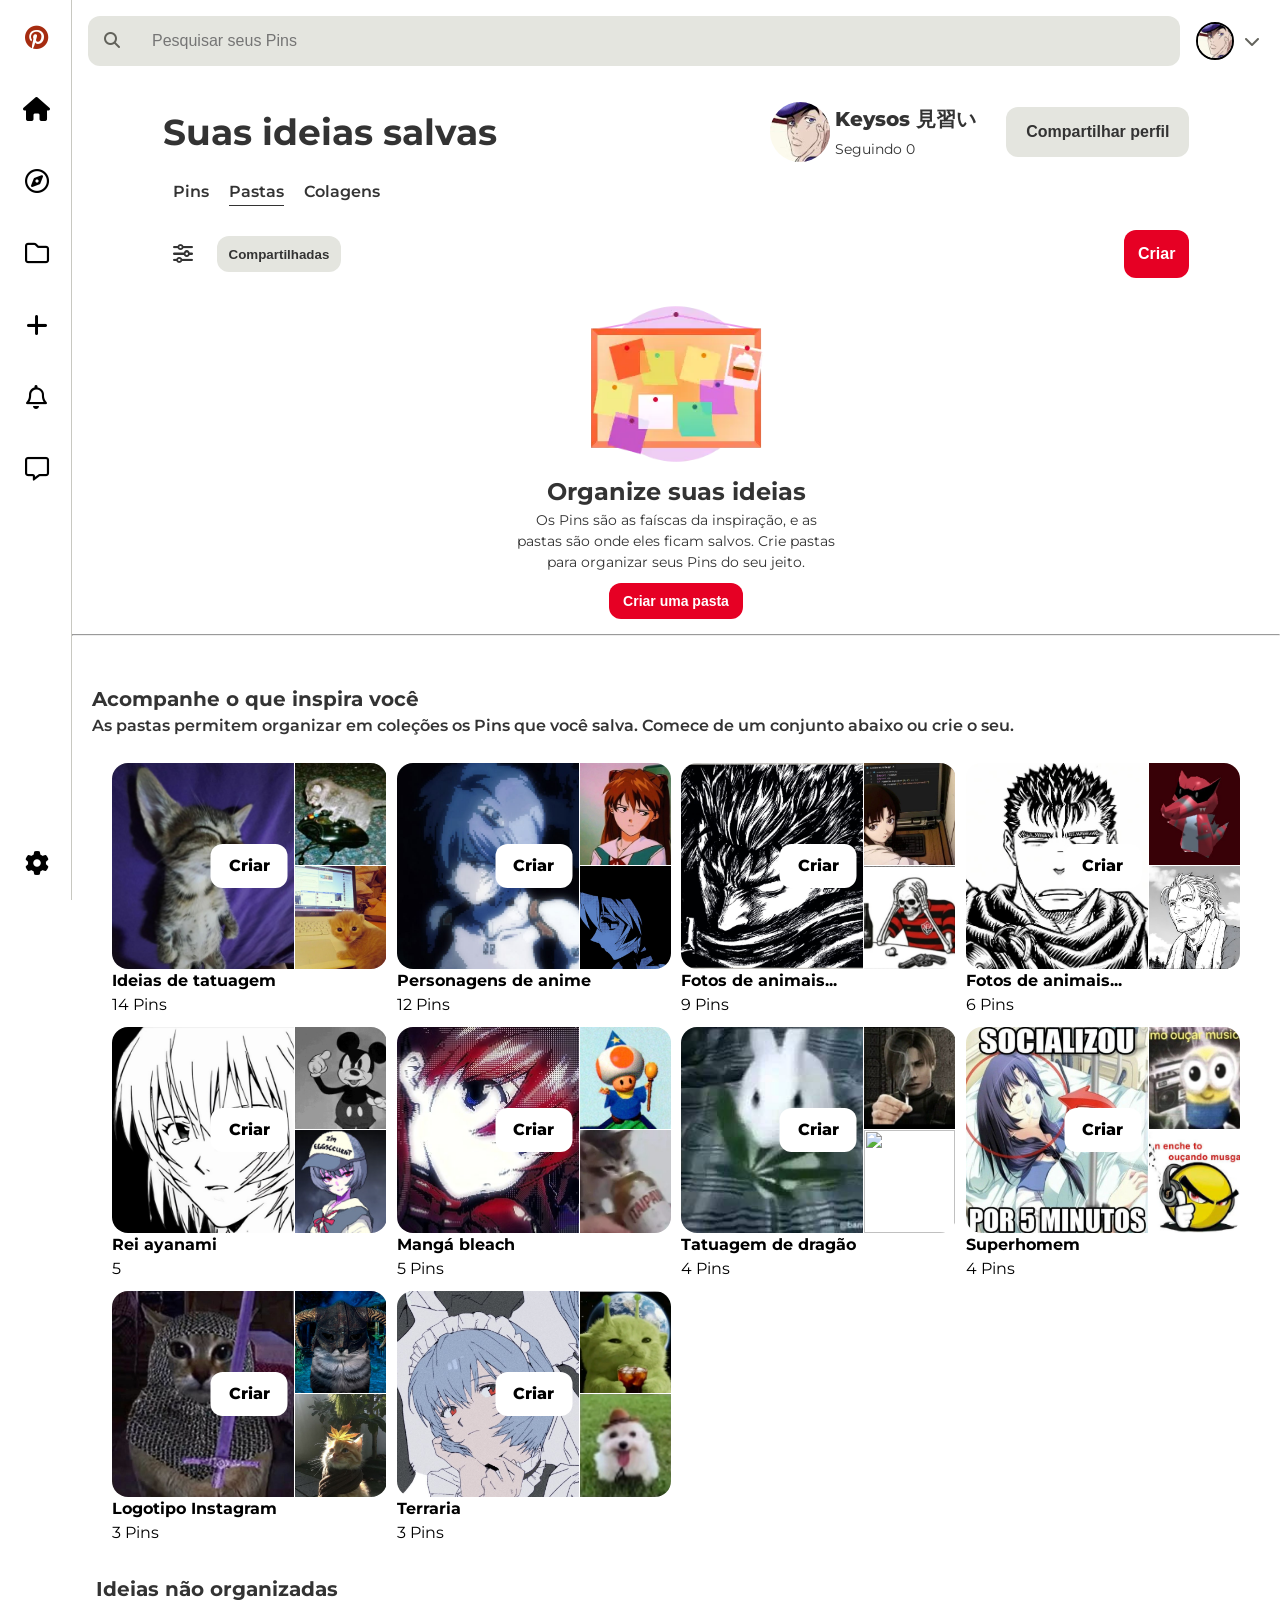
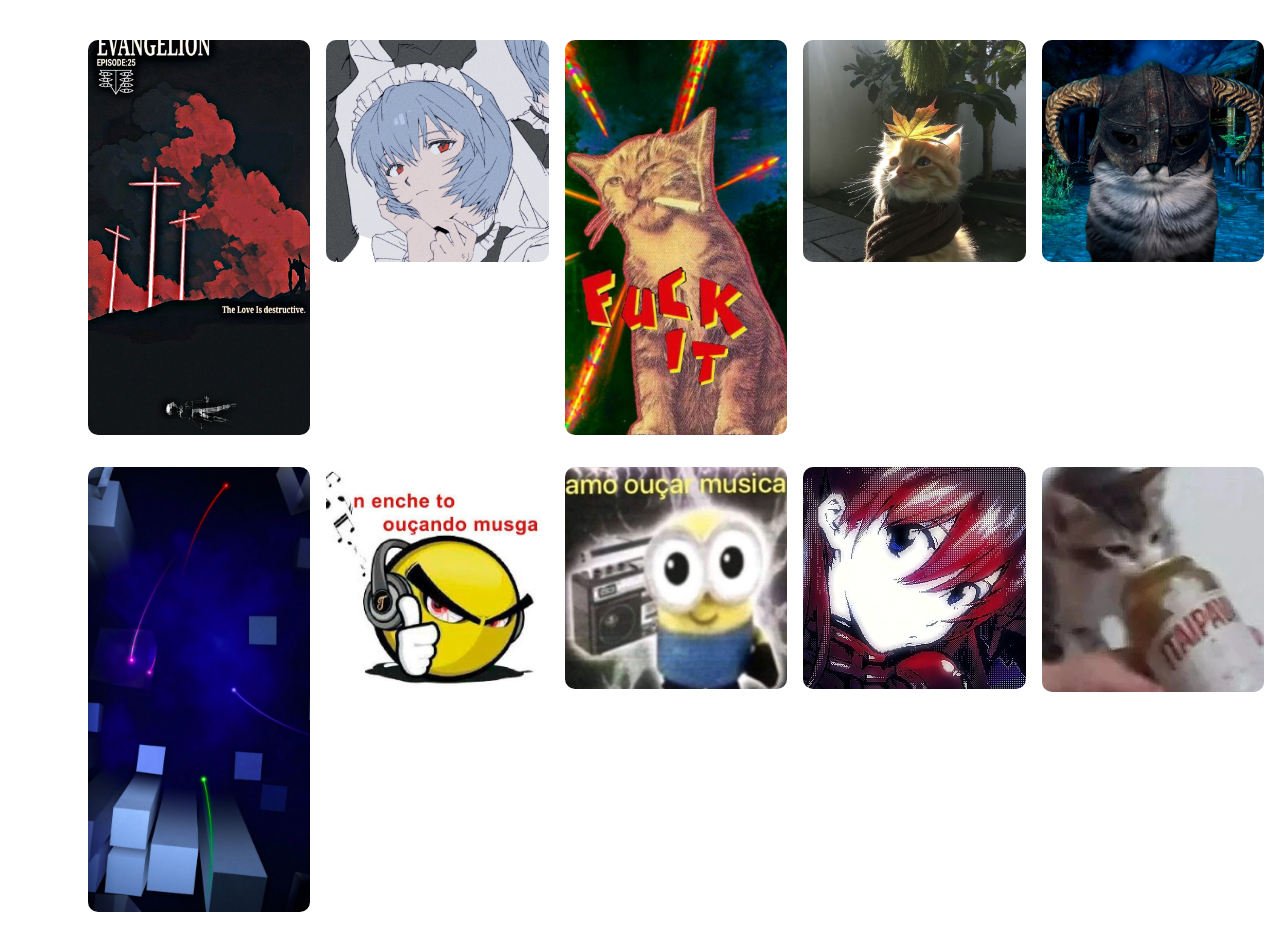
==== commit 251369b0: "fix: add variables, class names" ====
--- a/index.html
+++ b/index.html
@@ -72,8 +72,8 @@
 
         <div class="app">
             <header class="profile">
-                <div class="profile-header-top">
-                    <div class="search">
+                <div class="profile-header-top flex">
+                    <div class="search flex">
 
                         <button class="search-button" type="submit">
                             <i class="fa-solid fa-magnifying-glass" style="color: #62625b;"></i>
@@ -82,7 +82,7 @@
                         <input class="search-input" type="search" placeholder="Pesquisar seus Pins">
                     </div>
 
-                    <div class="profile-picture">
+                    <div class="profile-picture flex-center">
                         <img src="images/profile-picture.jpg" alt="Profile picture">
                         <span class="tooltip">Seu perfil</span>
                         <i class="fa-solid fa-chevron-down" style="color:  #62625b;"></i>
@@ -92,18 +92,18 @@
 
                 </div>
                 <div class="profile-header-bottom">
-                    <div class="top-subheader container-center">
+                    <div class="top-subheader container-center flex-between">
                         <h1>Suas ideias salvas</h1>
-                        <div class="profile-section">
+                        <div class="profile-section flex">
                             <img src="images/profile-picture.jpg" alt="Profile picture">
-                            <div class="profile-info">
+                            <div class="profile-info flex-col">
                                 <span>Keysos 見習い</span>
                                 <span>Seguindo 0</span>
                             </div>
                             <button class="share-profile btn-gray btn">Compartilhar perfil</button>
                         </div>
                     </div>
-                    <div class="bottom-subheader container-center">
+                    <div class="bottom-subheader container-center flex">
                         <div>
                             <span class="profile__tab">Pins</span>
                         </div>
@@ -115,8 +115,8 @@
                         </div>
                     </div>
                 </div>
-                <div class="profile-actions container-center">
-                    <div class="profile-actions-left">
+                <div class="profile-actions container-center flex">
+                    <div class="profile-actions-left flex-center">
                         <i class="fa-solid fa-sliders"></i>
                         <button class="btn btn-gray share-pins">Compartilhadas</button>
                     </div>
@@ -126,7 +126,7 @@
                 </div>
             </header>
             <section class="folder-section">
-                <div class="top-folder-section">
+                <div class="top-folder-section flex-col">
                     <img src="images/ill.pinboard.spot.light.svg.jpg" alt="">
                     <h2>Organize suas ideias</h2>
                     <p>Os Pins são as faíscas da inspiração, e as pastas são onde eles ficam salvos. Crie pastas para
--- a/css/base.css
+++ b/css/base.css
@@ -1,3 +1,10 @@
+:root {
+  --primary-red: #e60024;
+  --primary-gray: #e4e5df;
+  --dark-primary-gray: #dadad3;
+  --text-primary-coloir: #000000;
+}
+
 *,
 *::before,
 *::after {
--- a/css/header.css
+++ b/css/header.css
@@ -5,6 +5,28 @@
   margin: 0 auto;
 }
 
+.flex {
+  display: flex;
+}
+
+.flex-center {
+  display: flex;
+  align-items: center;
+}
+
+.flex-between {
+  display: flex;
+  justify-content: space-between;
+  align-items: center;
+}
+
+.flex-col {
+  display: flex;
+  flex-direction: column;
+}
+
+/*----*/
+
 .app {
   margin-left: 72px;
   width: calc(100% - 72px);
@@ -13,20 +35,15 @@
 /* header */
 .profile {
   width: 100%;
-  max-height: 1000px;
+  max-height: 1200px;
   position:sticky;
   top: 0;
   background: #fff;
   z-index: 2;
-}
-
-.profile-header-top {
-  display: flex;
+  padding-bottom: 16px;
 }
 
 .profile-picture {
-  display: flex;
-  align-items: center;
   font-size: 1.6rem;
   padding: 10px 20px 10px 0;
   flex-shrink: 0;
@@ -69,7 +86,6 @@
 }
 
 .search {
-  display: flex;
   flex: 1;
   min-width: 0;
   padding: 16px;
@@ -93,7 +109,7 @@
 
 .search:hover .search-input,
 .search:hover .search-button {
-  background-color: #dadad3;
+  background-color: var(--dark-primary-gray);
 }
 
 .search-input:focus {
@@ -113,20 +129,16 @@
 }
 
 .top-subheader {
-  display: flex;
   min-height: 40px;
-  justify-content: space-between;
-  align-items: center;
 }
 
 .top-subheader h1 {
   font-size: 3.6rem;
-  color: #000;
+  color: var(--text-primary-color);
 }
 
 .profile-section {
-  display: flex;
-  color: #000;
+  color: var(--text-primary-color);
   cursor: pointer;
 }
 
@@ -138,8 +150,6 @@
 }
 
 .profile-info {
-  display: flex;
-  flex-direction: column;
   justify-content: space-around;
   margin-right: 30px;
 }
@@ -155,7 +165,7 @@
 
 .btn {
   border: none;
-  border-radius: var(--radius);
+  border-radius: 12px;
   font-weight: 600;
   cursor: pointer;
 }
@@ -167,15 +177,12 @@
 }
 
 .bottom-subheader {
-  width: min(85%, 1200px);
-  display: flex;
-  font-size: 1.6rem;
-  margin: 0 auto;
+  font-size: 1.6rem;
 }
 
 .bottom-subheader div {
   padding: 6px 10px;
-  color: #000;
+  color: var(--text-primary-color);
   font-weight: 600;
   cursor: pointer;
   margin-top: 12px;
@@ -192,16 +199,12 @@
 /* profile publish*/
 
 .profile-actions {
-  display: flex;
   justify-content: space-between;
   height: 100%;
   max-height: 48px;
-  margin-top: 16px;
 }
 
 .profile-actions-left {
-  display: flex;
-  align-items: center;
   gap: 24px;
   padding: 6px 10px;
   font-size: 2rem;
@@ -219,22 +222,23 @@
 
 .share-pins:hover,
 .share-profile:hover {
-  background-color: #dadad3;
+  background-color: var(--dark-primary-gray);
 }
 
 .btn-red {
-  background: var(--primary);
+  background: var(--primary-red);
   color: #fff;
 }
 
 .btn-gray {
-  background: var(--bg-gray);
-  color: var(--text-dark);
+  background: var(--primary-gray);
+  color: var(--text-primary-color);
 }
 
 .create-pins {
   font-size: 1.6rem;
   padding: 6px 14px;
+  height: 100%;
 }
 
 /* Folder section */
@@ -244,8 +248,6 @@
 }
 
 .top-folder-section {
-  display: flex;
-  flex-direction: column;
   max-width: 320px;
   max-height: 320px;
   margin: 0 auto 20px auto;
@@ -268,7 +270,7 @@
 }
 
 .top-folder-section p {
-  color: #000;
+  color: var(--text-primary-color);
   padding-bottom: 10px;
 }
 
@@ -292,11 +294,11 @@
 .folder-info-text h2 {
   font-size: 2rem;
   font-weight: bold;
-  color: #000;
+  color: var(--text-primary-color);
 }
 
 .folder-info-text p {
-  color: #000;
+  color: var(--text-primary-color);
   font-size: 1.6rem;
   font-weight: 600;
 }
@@ -356,7 +358,7 @@
   margin: 24px 16px 20px;
   padding: 0 8px;
   font-size: 2rem;
-  color: #000;
+  color: var(--text-primary-color);
 }
 
 .gallery-container {
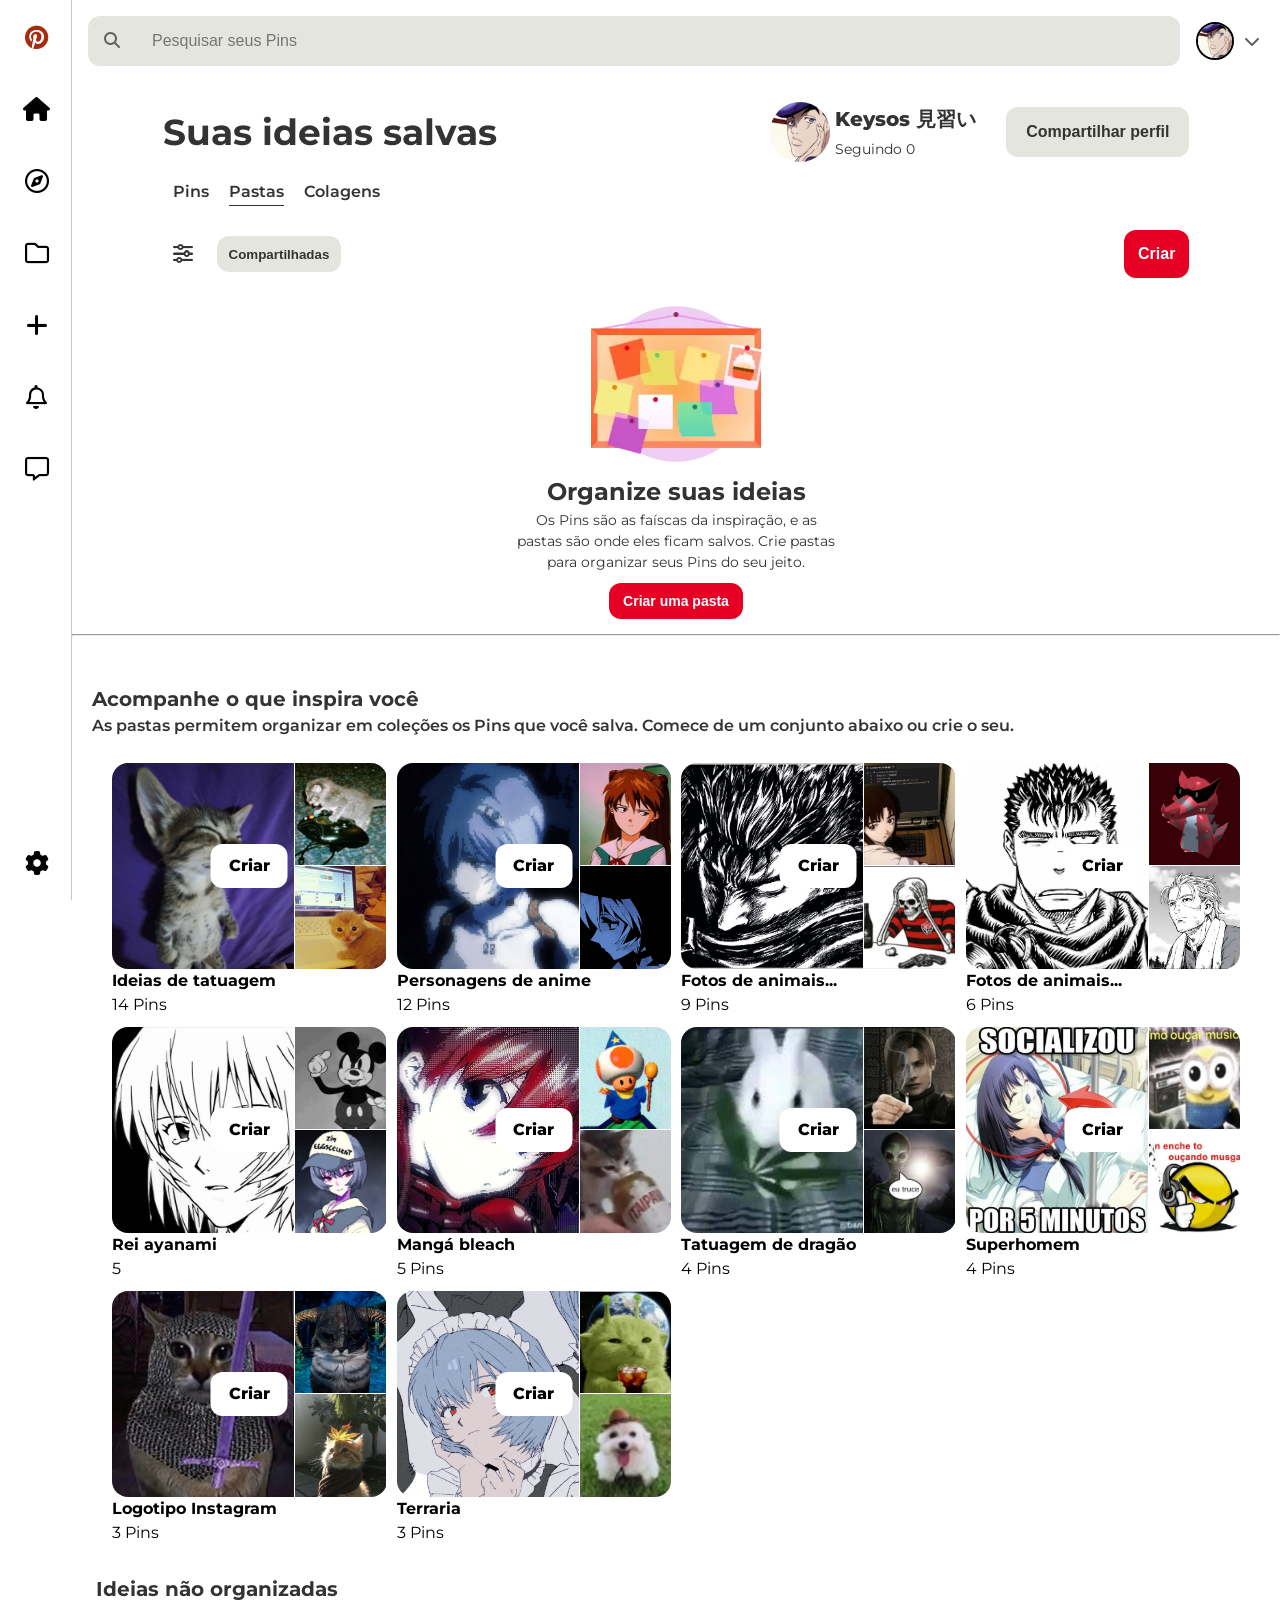
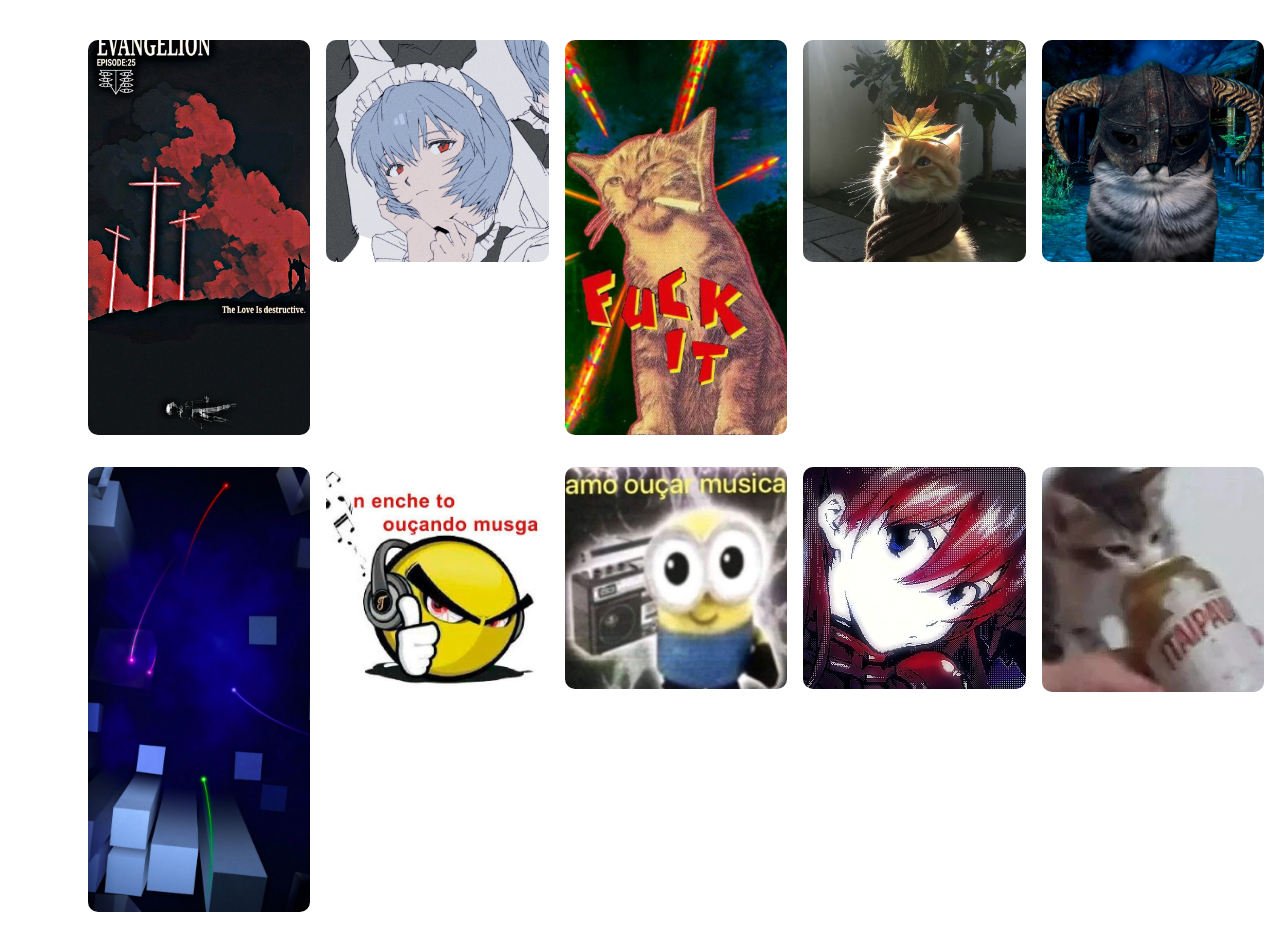
==== commit a6c31f5c: "Update index.html" ====
--- a/index.html
+++ b/index.html
@@ -238,7 +238,7 @@
                             <div class="img-card-grid">
                                 <img src="images/img20.jpg" alt="">
                                 <img src="images/img21.jpg" alt="">
-                                <img src="images/img22.webp" alt="">
+                                <img src="images/img22.jpg" alt="">
 
                                 <div class="center-overlay">
                                     Criar
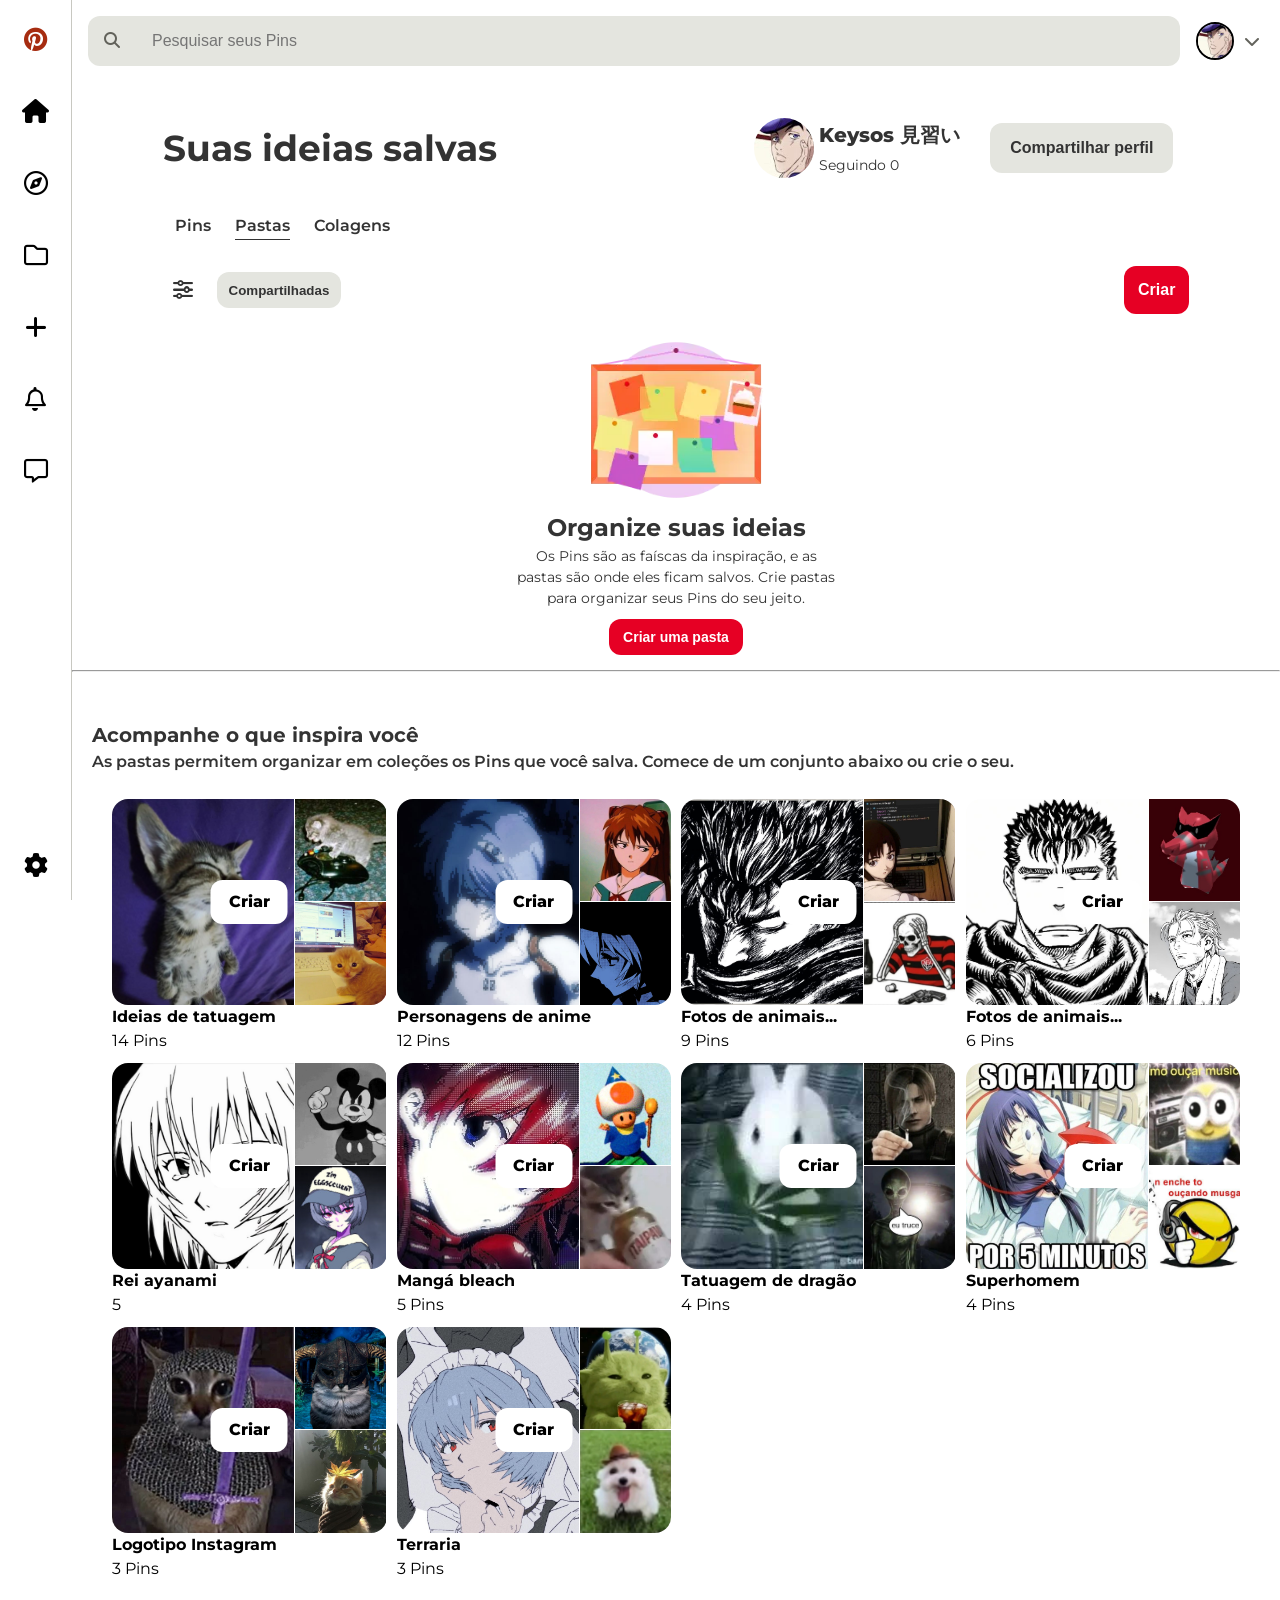
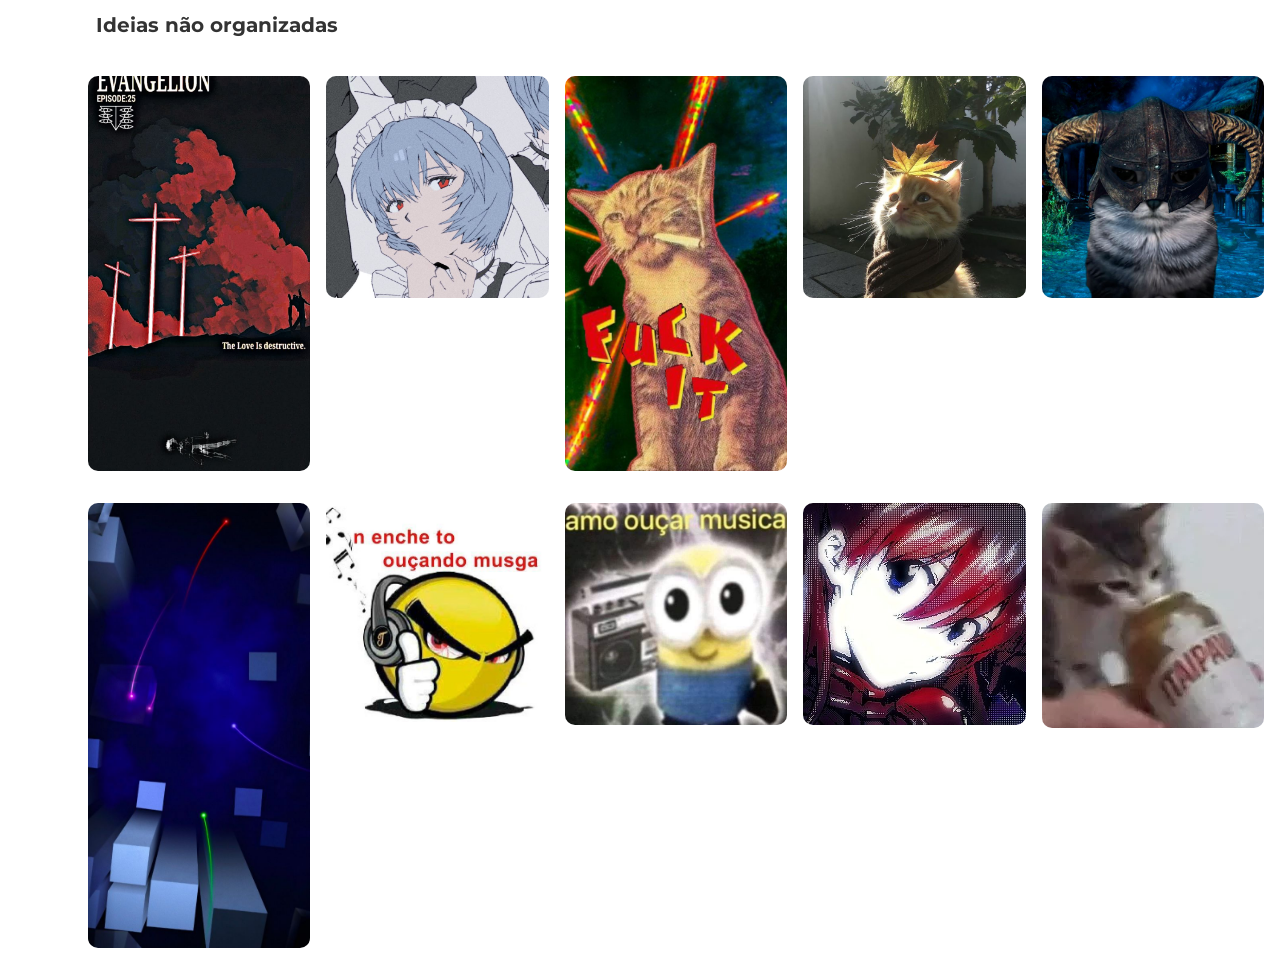
==== commit eb3d66dd: "feat: add focus and correct tab index" ====
--- a/index.html
+++ b/index.html
@@ -94,7 +94,7 @@
                 <div class="profile-header-bottom">
                     <div class="top-subheader container-center flex-between">
                         <h1>Suas ideias salvas</h1>
-                        <div class="profile-section flex">
+                        <div tabindex="1" class="profile-section flex">
                             <img src="images/profile-picture.jpg" alt="Profile picture">
                             <div class="profile-info flex-col">
                                 <span>Keysos 見習い</span>
@@ -104,13 +104,13 @@
                         </div>
                     </div>
                     <div class="bottom-subheader container-center flex">
-                        <div>
+                        <div tabindex="1">
                             <span class="profile__tab">Pins</span>
                         </div>
-                        <div>
+                        <div tabindex="1">
                             <span class="profile__tab profile__tab--active">Pastas</span>
                         </div>
-                        <div>
+                        <div tabindex="1">
                             <span class="profile__tab">Colagens</span>
                         </div>
                     </div>
--- a/css/base.css
+++ b/css/base.css
@@ -30,4 +30,37 @@
 a {
   text-decoration: none;
   color: black;
+}
+
+.search-input:focus,
+.search-button:focus {
+  outline: none;
+  box-shadow: none;
+}
+
+:focus {
+  box-shadow: 0 0 0 3px #80bfff;
+}
+
+li {
+  border-radius: 30%;
+}
+
+li:focus-within {
+  outline: none;
+  box-shadow: 0 0 0 3px #80bfff;
+}
+
+li a:focus-visible {
+  box-shadow: none;
+}
+
+:focus-visible {
+  outline: none;
+  box-shadow: 0 0 0 3px #80bfff;
+}
+
+:focus-visible:not(.search-input):not(.search-button) {
+  outline: none;
+  box-shadow: 0 0 0 3px #80bfff;
 }
--- a/css/navbar.css
+++ b/css/navbar.css
@@ -31,8 +31,6 @@
 
 .sidebar-item {
   position: relative;
-  top: -2px;
-  left: 1px;
   font-size: 2.4rem;
 }
 
--- a/css/header.css
+++ b/css/header.css
@@ -102,8 +102,8 @@
 
 .search-input {
   flex: 1 1 auto;
-  border-top-right-radius: 12px;
-  border-bottom-right-radius: 12px;
+  border-top-right-radius: 12px !important;
+  border-bottom-right-radius: 12px !important;
   min-width: 0;
 }
 
@@ -117,8 +117,8 @@
 }
 
 .search-button {
-  border-top-left-radius: 12px;
-  border-bottom-left-radius: 12px;
+  border-top-left-radius: 12px !important;
+  border-bottom-left-radius: 12px !important;
   cursor: pointer;
 }
 
@@ -140,6 +140,8 @@
 .profile-section {
   color: var(--text-primary-color);
   cursor: pointer;
+  padding: 16px;
+  border-radius: 20px;
 }
 
 .profile-section img {
@@ -181,11 +183,12 @@
 }
 
 .bottom-subheader div {
-  padding: 6px 10px;
+  padding: 8px 12px;
   color: var(--text-primary-color);
   font-weight: 600;
   cursor: pointer;
   margin-top: 12px;
+  border-radius: 20px;
 }
 
 .profile__tab {
